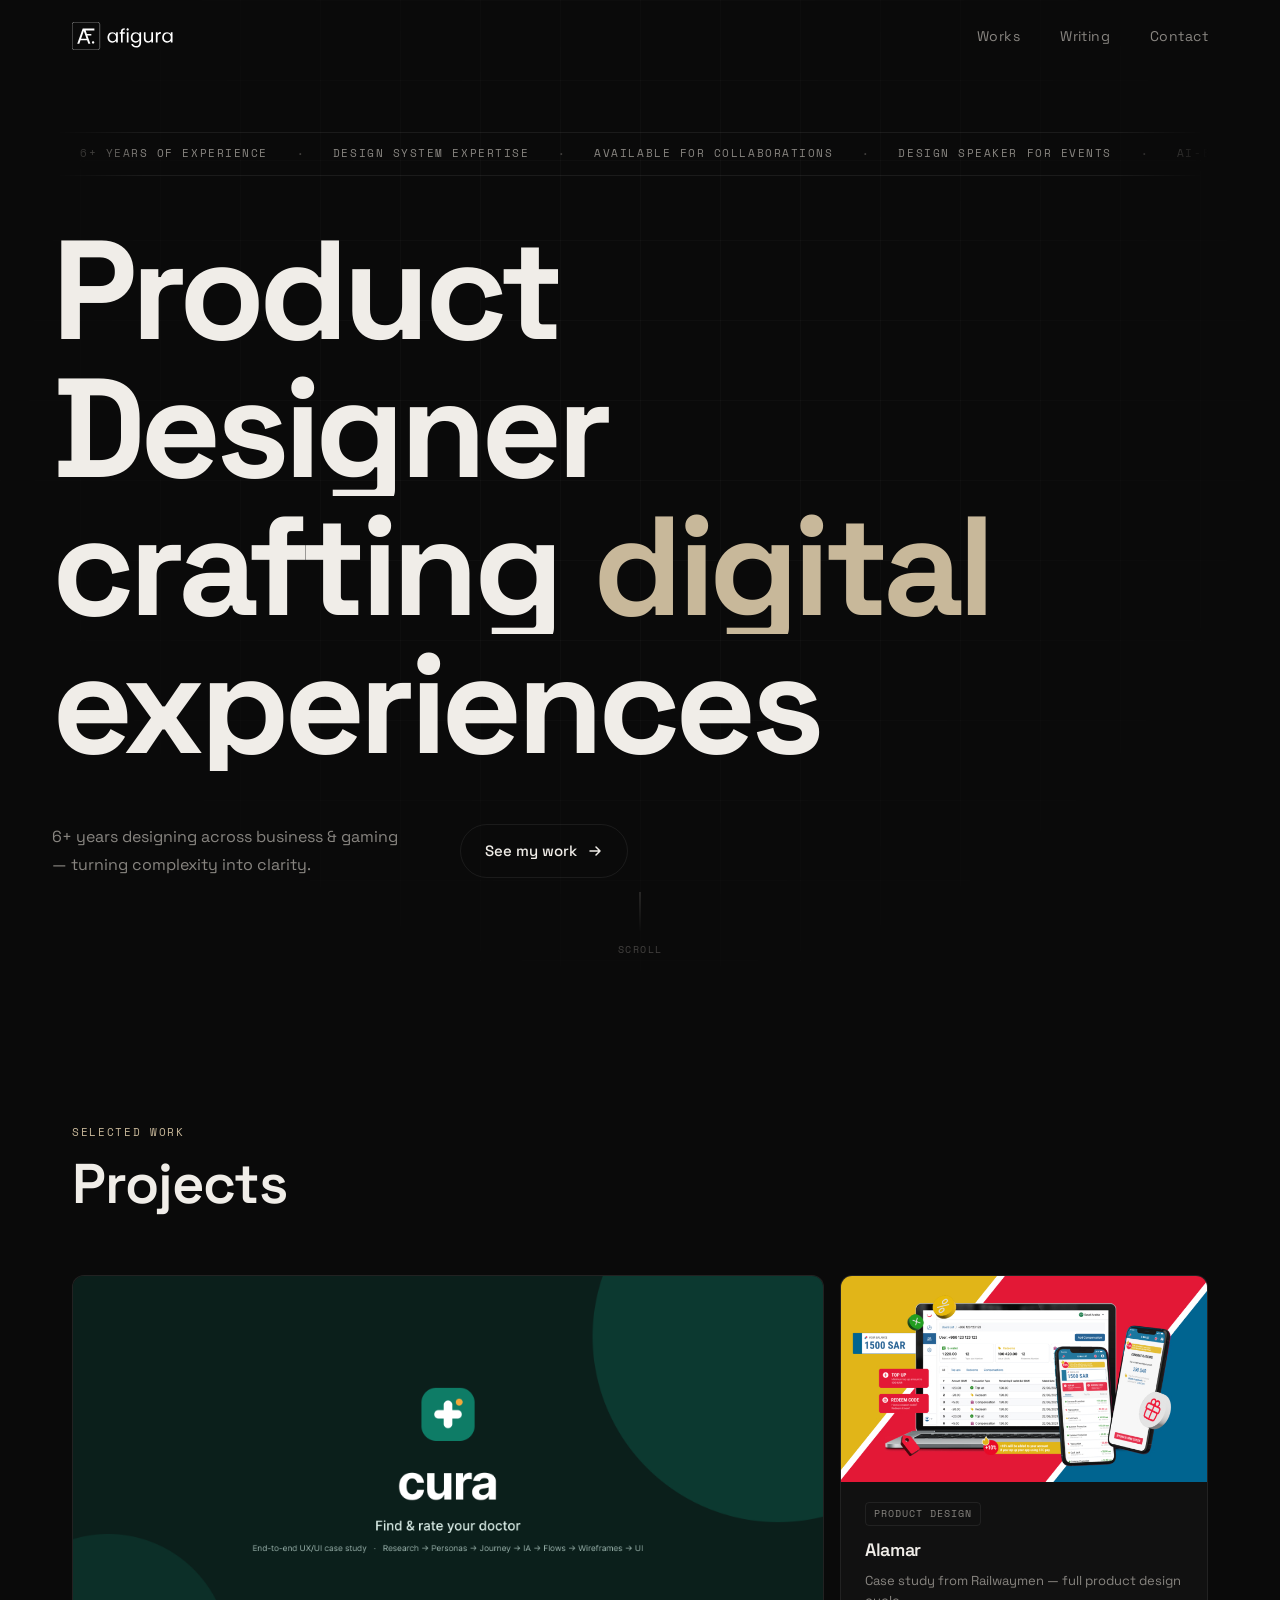
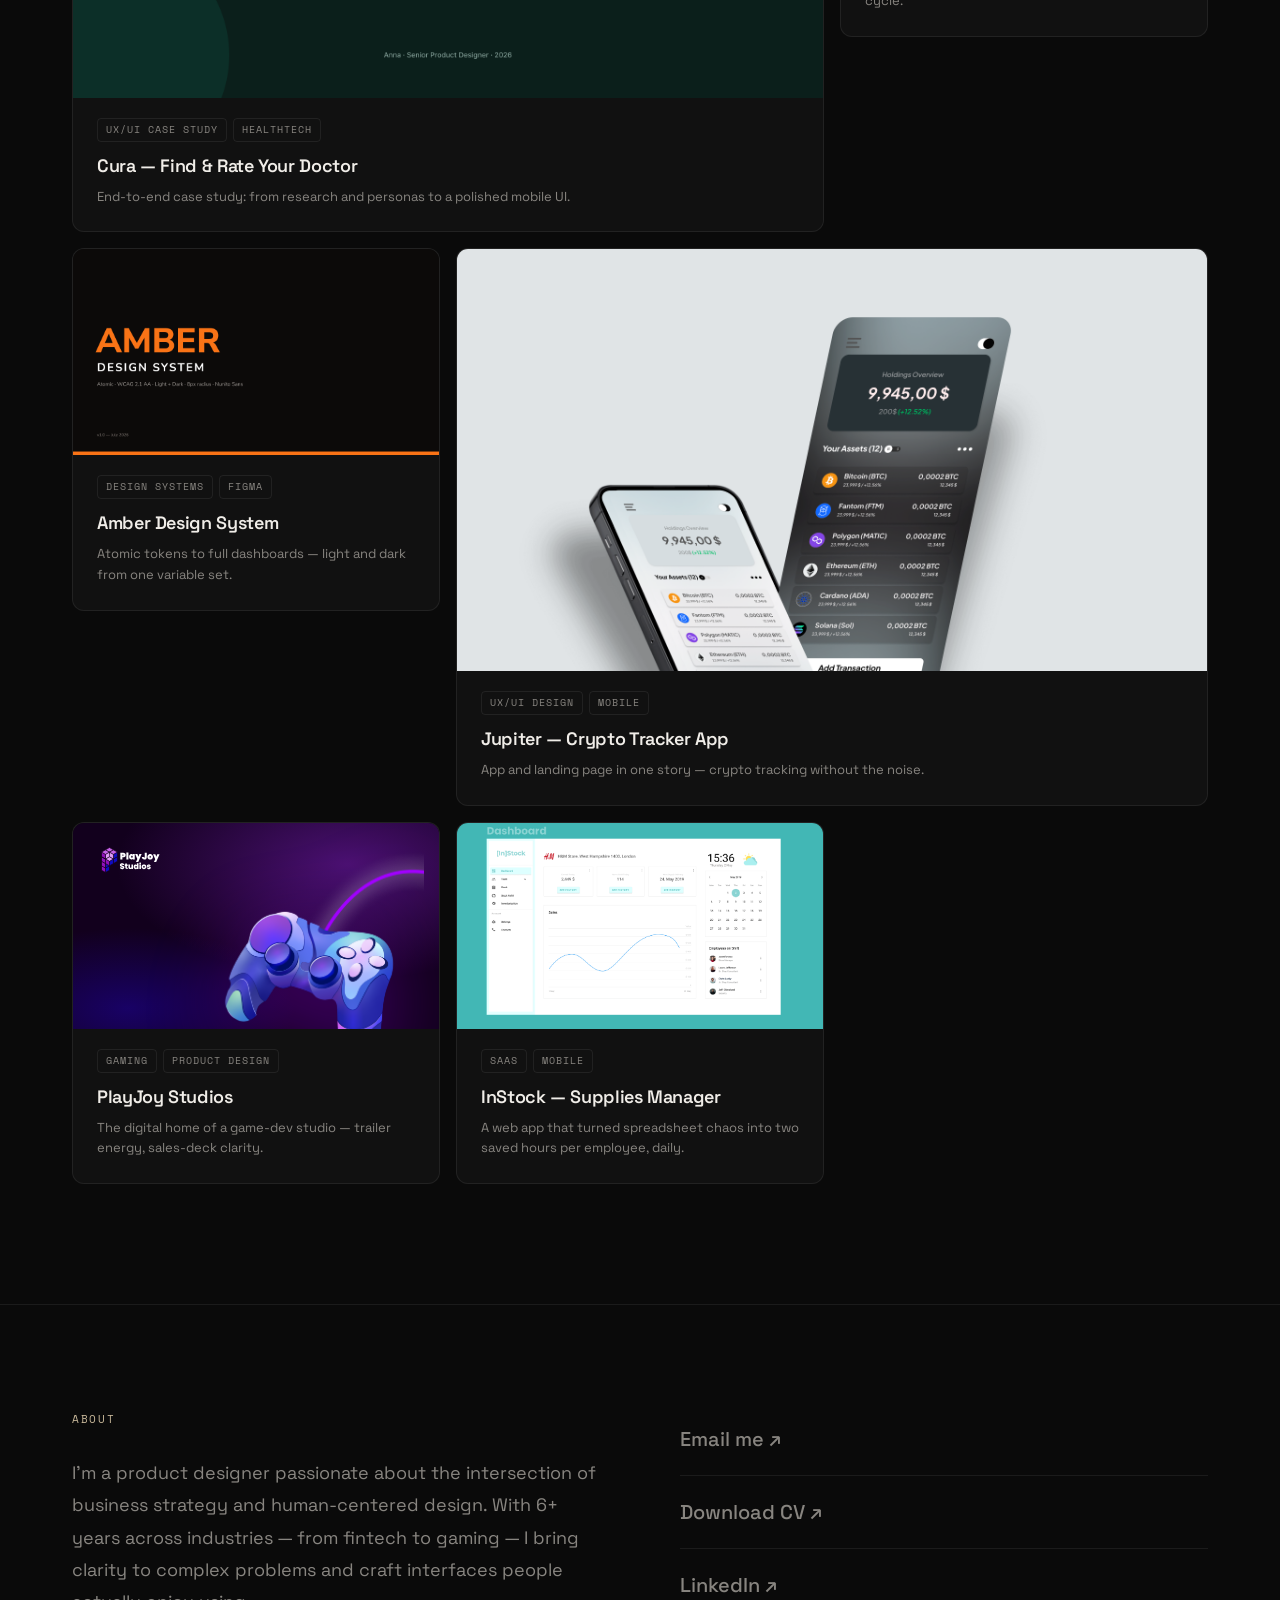
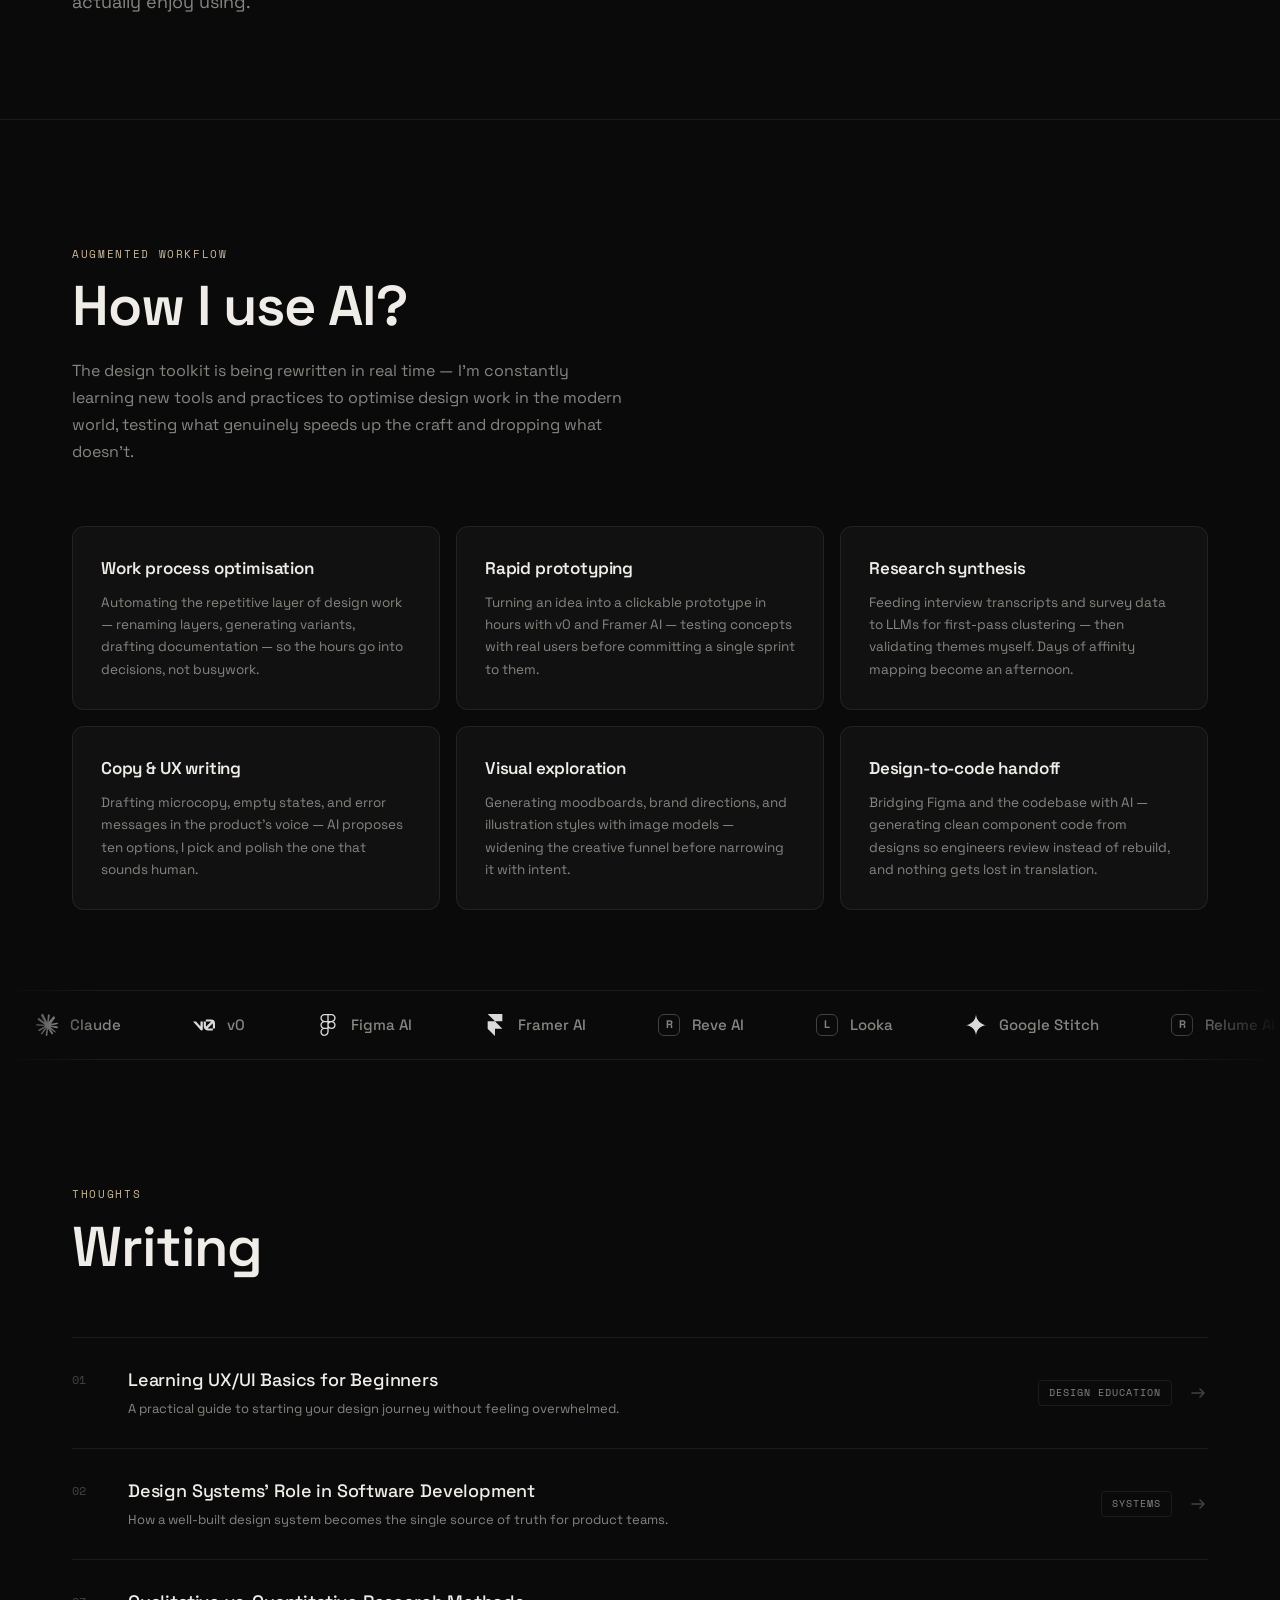
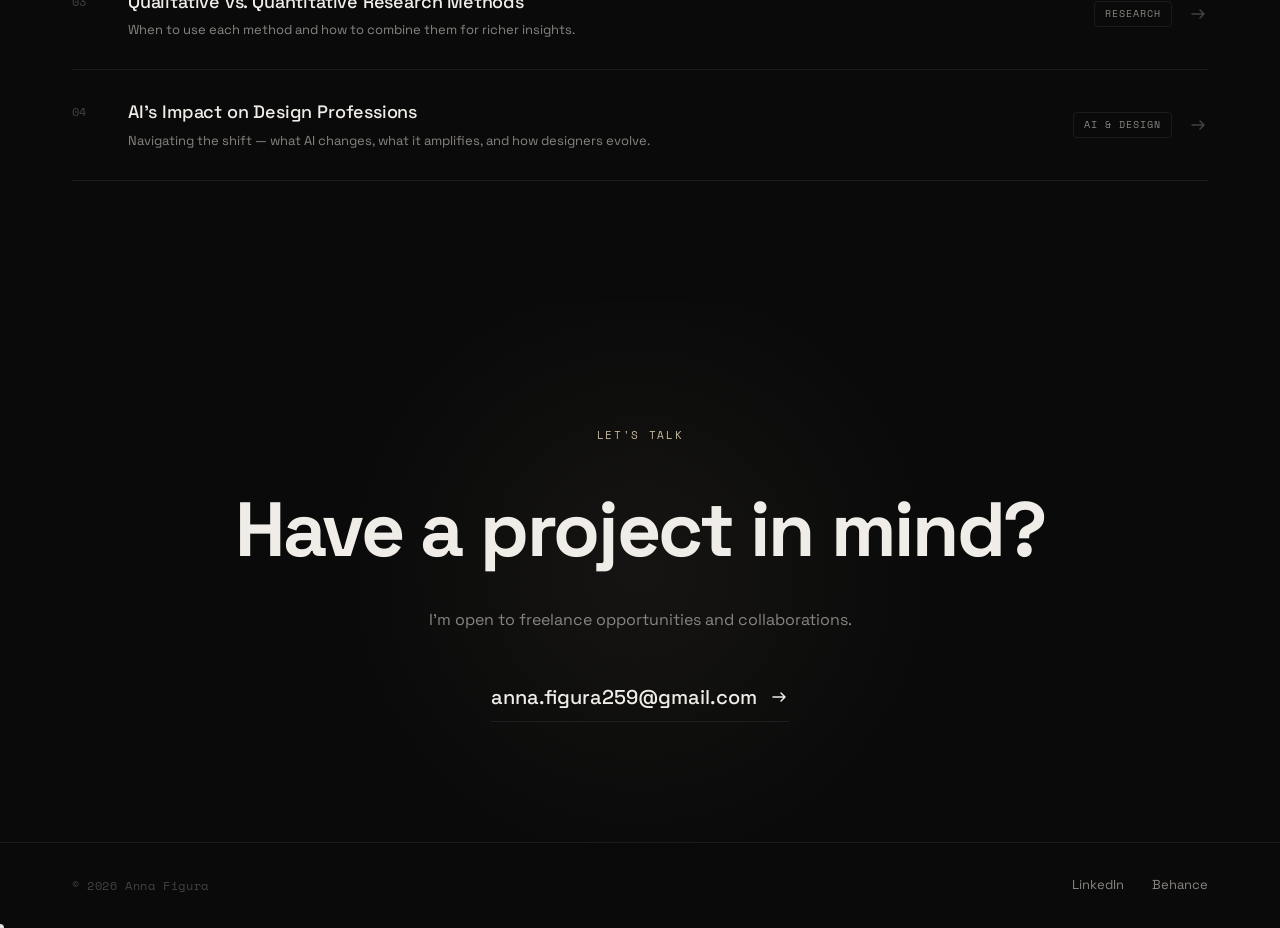
==== index.html @ 48084f92 "add:project version 1" ====
<!DOCTYPE html>
<html lang="en">
<head>
  <meta charset="UTF-8" />
  <meta name="viewport" content="width=device-width, initial-scale=1.0" />
  <title>Anna Figura — Product Designer</title>
  <link rel="icon" type="image/x-icon" href="assets/favicon/favicon.ico" />
  <link rel="icon" type="image/png" sizes="32x32" href="assets/favicon/favicon-32x32.png" />
  <link rel="icon" type="image/png" sizes="16x16" href="assets/favicon/favicon-16x16.png" />
  <link rel="apple-touch-icon" sizes="180x180" href="assets/favicon/apple-touch-icon.png" />
  <link rel="manifest" href="assets/favicon/site.webmanifest" />
  <link rel="preconnect" href="https://fonts.googleapis.com" />
  <link rel="preconnect" href="https://fonts.gstatic.com" crossorigin />
  <link href="https://fonts.googleapis.com/css2?family=Space+Grotesk:wght@300;400;500;600;700&family=Space+Mono:ital@0;1&display=swap" rel="stylesheet" />
  <link rel="stylesheet" href="style.css" />
</head>
<body>

  <!-- Navigation -->
  <nav class="nav" id="nav">
    <div class="nav__inner">
      <a href="#" class="nav__logo">
        <img src="assets/logo.svg" alt="Anna Figura" class="nav__logo-img" />
      </a>
      <ul class="nav__links">
        <li><a href="#works" class="nav__link">Works</a></li>
        <li><a href="#blog" class="nav__link">Writing</a></li>
        <li><a href="#contact" class="nav__link">Contact</a></li>
      </ul>
      <button class="nav__menu-toggle" id="menuToggle" aria-label="Toggle menu">
        <span></span><span></span>
      </button>
    </div>
    <div class="nav__mobile" id="mobileMenu">
      <a href="#works" class="nav__mobile-link">Works</a>
      <a href="#blog" class="nav__mobile-link">Writing</a>
      <a href="#contact" class="nav__mobile-link">Contact</a>
    </div>
  </nav>

  <!-- Hero -->
  <section class="hero" id="home">
    <div class="hero__inner">
      <div class="hero__ticker reveal-up">
        <div class="hero__ticker-track">
          <span class="hero__ticker-item">6+ years of experience</span>
          <span class="hero__ticker-sep">·</span>
          <span class="hero__ticker-item">design system expertise</span>
          <span class="hero__ticker-sep">·</span>
          <span class="hero__ticker-item">available for collaborations</span>
          <span class="hero__ticker-sep">·</span>
          <span class="hero__ticker-item">design speaker for events</span>
          <span class="hero__ticker-sep">·</span>
          <span class="hero__ticker-item">ai-enthusiast</span>
          <span class="hero__ticker-sep">·</span>
          <!-- duplicate for seamless loop -->
          <span class="hero__ticker-item">6+ years of experience</span>
          <span class="hero__ticker-sep">·</span>
          <span class="hero__ticker-item">design system expertise</span>
          <span class="hero__ticker-sep">·</span>
          <span class="hero__ticker-item">available for collaborations</span>
          <span class="hero__ticker-sep">·</span>
          <span class="hero__ticker-item">design speaker for events</span>
          <span class="hero__ticker-sep">·</span>
          <span class="hero__ticker-item">ai-enthusiast</span>
          <span class="hero__ticker-sep">·</span>
        </div>
      </div>
      <h1 class="hero__title">
        <div class="hero__line">
          <span class="hero__word reveal-word">Product</span>
        </div>
        <div class="hero__line">
          <span class="hero__word reveal-word delay-1">Designer</span>
        </div>
        <div class="hero__line hero__line--sub">
          <span class="hero__word reveal-word delay-2">crafting</span>
          <span class="hero__word hero__accent reveal-word delay-3">digital</span>
        </div>
        <div class="hero__line hero__line--sub">
          <span class="hero__word reveal-word delay-4">experiences</span>
        </div>
      </h1>
      <div class="hero__meta reveal-up delay-5">
        <p class="hero__desc">6+ years designing across business & gaming — turning complexity into clarity.</p>
        <a href="#works" class="hero__cta">
          <span>See my work</span>
          <svg width="16" height="16" viewBox="0 0 16 16" fill="none"><path d="M3 8h10M9 4l4 4-4 4" stroke="currentColor" stroke-width="1.5" stroke-linecap="round" stroke-linejoin="round"/></svg>
        </a>
      </div>
    </div>
    <div class="hero__scroll">
      <div class="hero__scroll-line"></div>
      <span>scroll</span>
    </div>
  </section>

  <!-- Works -->
  <section class="works" id="works">
    <div class="container">
      <div class="section-header reveal-up">
        <span class="section-label">Selected work</span>
        <h2 class="section-title">Projects</h2>
      </div>

      <div class="works__grid">

        <article class="work-card work-card--large reveal-card" data-index="0">
          <a href="cura.html" class="work-card__link">
            <div class="work-card__image">
              <img src="assets/cura-cover.png" alt="Cura — Find & rate your doctor, case study cover" class="work-card__img" />
              <div class="work-card__overlay">
                <svg width="24" height="24" viewBox="0 0 24 24" fill="none"><path d="M7 17L17 7M17 7H7M17 7v10" stroke="currentColor" stroke-width="1.5" stroke-linecap="round" stroke-linejoin="round"/></svg>
              </div>
            </div>
            <div class="work-card__info">
              <div class="work-card__meta">
                <span class="work-card__tag">UX/UI Case Study</span>
                <span class="work-card__tag">HealthTech</span>
              </div>
              <h3 class="work-card__title">Cura — Find & Rate Your Doctor</h3>
              <p class="work-card__desc">End-to-end case study: from research and personas to a polished mobile UI.</p>
            </div>
          </a>
        </article>

        <article class="work-card reveal-card" data-index="1">
          <a href="https://railwaymen.org/case-studies/alamar" target="_blank" rel="noopener" class="work-card__link">
            <div class="work-card__image">
              <img src="assets/alamar-cover.jpg" alt="Alamar Foods — e-wallet system on desktop and mobile" class="work-card__img" />
              <div class="work-card__overlay">
                <svg width="24" height="24" viewBox="0 0 24 24" fill="none"><path d="M7 17L17 7M17 7H7M17 7v10" stroke="currentColor" stroke-width="1.5" stroke-linecap="round" stroke-linejoin="round"/></svg>
              </div>
            </div>
            <div class="work-card__info">
              <div class="work-card__meta">
                <span class="work-card__tag">Product Design</span>
              </div>
              <h3 class="work-card__title">Alamar</h3>
              <p class="work-card__desc">Case study from Railwaymen — full product design cycle.</p>
            </div>
          </a>
        </article>

        <article class="work-card reveal-card" data-index="2">
          <a href="amber.html" class="work-card__link">
            <div class="work-card__image">
              <img src="assets/amber-cover.png" alt="Amber Design System — bold orange wordmark on near-black cover" class="work-card__img" />
              <div class="work-card__overlay">
                <svg width="24" height="24" viewBox="0 0 24 24" fill="none"><path d="M7 17L17 7M17 7H7M17 7v10" stroke="currentColor" stroke-width="1.5" stroke-linecap="round" stroke-linejoin="round"/></svg>
              </div>
            </div>
            <div class="work-card__info">
              <div class="work-card__meta">
                <span class="work-card__tag">Design Systems</span>
                <span class="work-card__tag">Figma</span>
              </div>
              <h3 class="work-card__title">Amber Design System</h3>
              <p class="work-card__desc">Atomic tokens to full dashboards — light and dark from one variable set.</p>
            </div>
          </a>
        </article>

        <article class="work-card work-card--wide reveal-card" data-index="3">
          <a href="jupiter.html" class="work-card__link">
            <div class="work-card__image">
              <img src="assets/jupiter-tile.png" alt="Jupiter crypto tracker — holdings overview on two phones, light and dark mode" class="work-card__img" />
              <div class="work-card__overlay">
                <svg width="24" height="24" viewBox="0 0 24 24" fill="none"><path d="M7 17L17 7M17 7H7M17 7v10" stroke="currentColor" stroke-width="1.5" stroke-linecap="round" stroke-linejoin="round"/></svg>
              </div>
            </div>
            <div class="work-card__info">
              <div class="work-card__meta">
                <span class="work-card__tag">UX/UI Design</span>
                <span class="work-card__tag">Mobile</span>
              </div>
              <h3 class="work-card__title">Jupiter — Crypto Tracker App</h3>
              <p class="work-card__desc">App and landing page in one story — crypto tracking without the noise.</p>
            </div>
          </a>
        </article>

        <article class="work-card reveal-card" data-index="4">
          <a href="playjoy.html" class="work-card__link">
            <div class="work-card__image">
              <div class="work-card__playjoy">
                <img src="assets/playjoy-logo.svg" alt="" class="work-card__playjoy-logo" />
                <img src="assets/playjoy-joystick.png" alt="PlayJoy Studios — illustrated purple gamepad mascot" class="work-card__playjoy-pad" />
              </div>
              <div class="work-card__overlay">
                <svg width="24" height="24" viewBox="0 0 24 24" fill="none"><path d="M7 17L17 7M17 7H7M17 7v10" stroke="currentColor" stroke-width="1.5" stroke-linecap="round" stroke-linejoin="round"/></svg>
              </div>
            </div>
            <div class="work-card__info">
              <div class="work-card__meta">
                <span class="work-card__tag">Gaming</span>
                <span class="work-card__tag">Product Design</span>
              </div>
              <h3 class="work-card__title">PlayJoy Studios</h3>
              <p class="work-card__desc">The digital home of a game-dev studio — trailer energy, sales-deck clarity.</p>
            </div>
          </a>
        </article>

        <article class="work-card reveal-card" data-index="5">
          <a href="instock.html" class="work-card__link">
            <div class="work-card__image">
              <img src="assets/instock-dashboard.png" alt="InStock supplies manager — teal dashboard with sales, calendar and shift roster" class="work-card__img" />
              <div class="work-card__overlay">
                <svg width="24" height="24" viewBox="0 0 24 24" fill="none"><path d="M7 17L17 7M17 7H7M17 7v10" stroke="currentColor" stroke-width="1.5" stroke-linecap="round" stroke-linejoin="round"/></svg>
              </div>
            </div>
            <div class="work-card__info">
              <div class="work-card__meta">
                <span class="work-card__tag">SaaS</span>
                <span class="work-card__tag">Mobile</span>
              </div>
              <h3 class="work-card__title">InStock — Supplies Manager</h3>
              <p class="work-card__desc">A web app that turned spreadsheet chaos into two saved hours per employee, daily.</p>
            </div>
          </a>
        </article>

      </div>
    </div>
  </section>

  <!-- About strip -->
  <section class="about" id="about">
    <div class="container">
      <div class="about__inner reveal-up">
        <div class="about__text">
          <span class="section-label">About</span>
          <p class="about__body">I'm a product designer passionate about the intersection of business strategy and human-centered design. With 6+ years across industries — from fintech to gaming — I bring clarity to complex problems and craft interfaces people actually enjoy using.</p>
        </div>
        <div class="about__links">
          <a href="mailto:anna.figura259@gmail.com" class="about__link">Email me ↗</a>
          <a href="assets/Anna_Figura_CV.pdf" download class="about__link">Download CV ↗</a>
          <a href="https://www.linkedin.com/in/afigura/" target="_blank" rel="noopener" class="about__link">LinkedIn ↗</a>
        </div>
      </div>
    </div>
  </section>

  <!-- How I use AI -->
  <section class="ai" id="ai">
    <div class="container">
      <div class="section-header reveal-up">
        <span class="section-label">Augmented workflow</span>
        <h2 class="section-title">How I use AI?</h2>
        <p class="ai__sub">The design toolkit is being rewritten in real time — I'm constantly learning new tools and practices to optimise design work in the modern world, testing what genuinely speeds up the craft and dropping what doesn't.</p>
      </div>

      <div class="ai__grid">
        <div class="ai-box reveal-card" data-index="0">
          <h3 class="ai-box__title">Work process optimisation</h3>
          <p class="ai-box__desc">Automating the repetitive layer of design work — renaming layers, generating variants, drafting documentation — so the hours go into decisions, not busywork.</p>
        </div>
        <div class="ai-box reveal-card" data-index="1">
          <h3 class="ai-box__title">Rapid prototyping</h3>
          <p class="ai-box__desc">Turning an idea into a clickable prototype in hours with v0 and Framer AI — testing concepts with real users before committing a single sprint to them.</p>
        </div>
        <div class="ai-box reveal-card" data-index="2">
          <h3 class="ai-box__title">Research synthesis</h3>
          <p class="ai-box__desc">Feeding interview transcripts and survey data to LLMs for first-pass clustering — then validating themes myself. Days of affinity mapping become an afternoon.</p>
        </div>
        <div class="ai-box reveal-card" data-index="3">
          <h3 class="ai-box__title">Copy & UX writing</h3>
          <p class="ai-box__desc">Drafting microcopy, empty states, and error messages in the product's voice — AI proposes ten options, I pick and polish the one that sounds human.</p>
        </div>
        <div class="ai-box reveal-card" data-index="4">
          <h3 class="ai-box__title">Visual exploration</h3>
          <p class="ai-box__desc">Generating moodboards, brand directions, and illustration styles with image models — widening the creative funnel before narrowing it with intent.</p>
        </div>
        <div class="ai-box reveal-card" data-index="5">
          <h3 class="ai-box__title">Design-to-code handoff</h3>
          <p class="ai-box__desc">Bridging Figma and the codebase with AI — generating clean component code from designs so engineers review instead of rebuild, and nothing gets lost in translation.</p>
        </div>
      </div>
    </div>

    <!-- AI tools ticker -->
    <div class="ai__ticker reveal-up">
      <div class="ai__ticker-track">
        <span class="ai-tool"><img src="assets/ai/claude.svg" alt="" />Claude</span>
        <span class="ai-tool"><img src="assets/ai/v0.svg" alt="" />v0</span>
        <span class="ai-tool"><img src="assets/ai/figma.svg" alt="" />Figma AI</span>
        <span class="ai-tool"><img src="assets/ai/framer.svg" alt="" />Framer AI</span>
        <span class="ai-tool"><span class="ai-tool__mono">R</span>Reve AI</span>
        <span class="ai-tool"><span class="ai-tool__mono">L</span>Looka</span>
        <span class="ai-tool"><img src="assets/ai/googlegemini.svg" alt="" />Google Stitch</span>
        <span class="ai-tool"><span class="ai-tool__mono">R</span>Relume AI</span>
        <span class="ai-tool"><img src="assets/ai/canva.svg" alt="" />Canva AI</span>
        <span class="ai-tool"><img src="assets/ai/openai.svg" alt="" />ChatGPT</span>
        <!-- duplicate for seamless loop -->
        <span class="ai-tool"><img src="assets/ai/claude.svg" alt="" />Claude</span>
        <span class="ai-tool"><img src="assets/ai/v0.svg" alt="" />v0</span>
        <span class="ai-tool"><img src="assets/ai/figma.svg" alt="" />Figma AI</span>
        <span class="ai-tool"><img src="assets/ai/framer.svg" alt="" />Framer AI</span>
        <span class="ai-tool"><span class="ai-tool__mono">R</span>Reve AI</span>
        <span class="ai-tool"><span class="ai-tool__mono">L</span>Looka</span>
        <span class="ai-tool"><img src="assets/ai/googlegemini.svg" alt="" />Google Stitch</span>
        <span class="ai-tool"><span class="ai-tool__mono">R</span>Relume AI</span>
        <span class="ai-tool"><img src="assets/ai/canva.svg" alt="" />Canva AI</span>
        <span class="ai-tool"><img src="assets/ai/openai.svg" alt="" />ChatGPT</span>
      </div>
    </div>
  </section>

  <!-- Blog -->
  <section class="blog" id="blog">
    <div class="container">
      <div class="section-header reveal-up">
        <span class="section-label">Thoughts</span>
        <h2 class="section-title">Writing</h2>
      </div>

      <div class="blog__list">

        <article class="blog-item reveal-up" data-index="0">
          <a href="#" class="blog-item__link">
            <div class="blog-item__inner">
              <div class="blog-item__left">
                <span class="blog-item__num">01</span>
                <div>
                  <h3 class="blog-item__title">Learning UX/UI Basics for Beginners</h3>
                  <p class="blog-item__desc">A practical guide to starting your design journey without feeling overwhelmed.</p>
                </div>
              </div>
              <div class="blog-item__right">
                <span class="blog-item__tag">Design Education</span>
                <svg class="blog-item__arrow" width="20" height="20" viewBox="0 0 20 20" fill="none"><path d="M4 10h12M12 6l4 4-4 4" stroke="currentColor" stroke-width="1.5" stroke-linecap="round" stroke-linejoin="round"/></svg>
              </div>
            </div>
          </a>
        </article>

        <article class="blog-item reveal-up" data-index="1">
          <a href="#" class="blog-item__link">
            <div class="blog-item__inner">
              <div class="blog-item__left">
                <span class="blog-item__num">02</span>
                <div>
                  <h3 class="blog-item__title">Design Systems' Role in Software Development</h3>
                  <p class="blog-item__desc">How a well-built design system becomes the single source of truth for product teams.</p>
                </div>
              </div>
              <div class="blog-item__right">
                <span class="blog-item__tag">Systems</span>
                <svg class="blog-item__arrow" width="20" height="20" viewBox="0 0 20 20" fill="none"><path d="M4 10h12M12 6l4 4-4 4" stroke="currentColor" stroke-width="1.5" stroke-linecap="round" stroke-linejoin="round"/></svg>
              </div>
            </div>
          </a>
        </article>

        <article class="blog-item reveal-up" data-index="2">
          <a href="#" class="blog-item__link">
            <div class="blog-item__inner">
              <div class="blog-item__left">
                <span class="blog-item__num">03</span>
                <div>
                  <h3 class="blog-item__title">Qualitative vs. Quantitative Research Methods</h3>
                  <p class="blog-item__desc">When to use each method and how to combine them for richer insights.</p>
                </div>
              </div>
              <div class="blog-item__right">
                <span class="blog-item__tag">Research</span>
                <svg class="blog-item__arrow" width="20" height="20" viewBox="0 0 20 20" fill="none"><path d="M4 10h12M12 6l4 4-4 4" stroke="currentColor" stroke-width="1.5" stroke-linecap="round" stroke-linejoin="round"/></svg>
              </div>
            </div>
          </a>
        </article>

        <article class="blog-item reveal-up" data-index="3">
          <a href="#" class="blog-item__link">
            <div class="blog-item__inner">
              <div class="blog-item__left">
                <span class="blog-item__num">04</span>
                <div>
                  <h3 class="blog-item__title">AI's Impact on Design Professions</h3>
                  <p class="blog-item__desc">Navigating the shift — what AI changes, what it amplifies, and how designers evolve.</p>
                </div>
              </div>
              <div class="blog-item__right">
                <span class="blog-item__tag">AI & Design</span>
                <svg class="blog-item__arrow" width="20" height="20" viewBox="0 0 20 20" fill="none"><path d="M4 10h12M12 6l4 4-4 4" stroke="currentColor" stroke-width="1.5" stroke-linecap="round" stroke-linejoin="round"/></svg>
              </div>
            </div>
          </a>
        </article>

      </div>
    </div>
  </section>

  <!-- Contact CTA -->
  <section class="contact" id="contact">
    <div class="container">
      <div class="contact__inner reveal-up">
        <span class="section-label">Let's talk</span>
        <h2 class="contact__title">Have a project in mind?</h2>
        <p class="contact__sub">I'm open to freelance opportunities and collaborations.</p>
        <a href="mailto:anna.figura259@gmail.com" class="contact__cta">
          <span>anna.figura259@gmail.com</span>
          <svg width="20" height="20" viewBox="0 0 20 20" fill="none"><path d="M4 10h12M12 6l4 4-4 4" stroke="currentColor" stroke-width="1.5" stroke-linecap="round" stroke-linejoin="round"/></svg>
        </a>
      </div>
    </div>
  </section>

  <!-- Footer -->
  <footer class="footer">
    <div class="container">
      <div class="footer__inner">
        <p class="footer__copy">© 2026 Anna Figura</p>
        <div class="footer__socials">
          <a href="https://www.linkedin.com/in/afigura/" target="_blank" rel="noopener" class="footer__social">LinkedIn</a>
          <a href="https://www.behance.net/uxfrk" target="_blank" rel="noopener" class="footer__social">Behance</a>
        </div>
      </div>
    </div>
  </footer>

  <!-- Cursor -->
  <div class="cursor" id="cursor"></div>
  <div class="cursor-follower" id="cursorFollower"></div>

  <script src="script.js"></script>
</body>
</html>
---- style.css ----
/* ─── Reset & Base ─────────────────────────────────────────────────── */
*, *::before, *::after { box-sizing: border-box; margin: 0; padding: 0; }

:root {
  --bg: #0a0a0a;
  --bg-2: #111111;
  --bg-3: #1a1a1a;
  --text: #f0ede8;
  --text-muted: #888580;
  --text-dim: #444240;
  --accent: #c8b89a;
  --accent-dim: rgba(200, 184, 154, 0.12);
  --border: rgba(255,255,255,0.07);
  --radius: 12px;
  --nav-h: 72px;
  --font: 'Space Grotesk', sans-serif;
  --font-mono: 'Space Mono', monospace;
}

html { scroll-behavior: smooth; }

body {
  background: var(--bg);
  color: var(--text);
  font-family: var(--font);
  font-size: 16px;
  line-height: 1.6;
  overflow-x: hidden;
  cursor: none;
}

a { color: inherit; text-decoration: none; }
img { display: block; max-width: 100%; }

/* ─── Scrollbar ────────────────────────────────────────────────────── */
::-webkit-scrollbar { width: 3px; }
::-webkit-scrollbar-track { background: var(--bg); }
::-webkit-scrollbar-thumb { background: var(--text-dim); border-radius: 2px; }

/* ─── Custom Cursor ────────────────────────────────────────────────── */
.cursor {
  position: fixed;
  width: 8px; height: 8px;
  background: var(--text);
  border-radius: 50%;
  pointer-events: none;
  z-index: 9999;
  transform: translate(-50%, -50%);
  transition: width 0.2s, height 0.2s, background 0.2s;
  mix-blend-mode: difference;
}
.cursor-follower {
  position: fixed;
  width: 36px; height: 36px;
  border: 1px solid rgba(240,237,232,0.3);
  border-radius: 50%;
  pointer-events: none;
  z-index: 9998;
  transform: translate(-50%, -50%);
  transition: transform 0.12s ease, width 0.3s, height 0.3s, opacity 0.3s;
}
body:has(a:hover) .cursor,
body:has(button:hover) .cursor { width: 14px; height: 14px; }
body:has(a:hover) .cursor-follower,
body:has(button:hover) .cursor-follower { width: 56px; height: 56px; opacity: 0.6; }

/* ─── Container ────────────────────────────────────────────────────── */
.container {
  max-width: 1200px;
  margin: 0 auto;
  padding: 0 32px;
}

/* ─── Navigation ───────────────────────────────────────────────────── */
.nav {
  position: fixed;
  top: 0; left: 0; right: 0;
  z-index: 100;
  height: var(--nav-h);
  transition: background 0.4s, backdrop-filter 0.4s;
}
.nav.scrolled {
  background: rgba(10,10,10,0.85);
  backdrop-filter: blur(20px);
  border-bottom: 1px solid var(--border);
}
.nav__inner {
  max-width: 1200px;
  margin: 0 auto;
  padding: 0 32px;
  height: 100%;
  display: flex;
  align-items: center;
  justify-content: space-between;
}
.nav__logo {
  display: flex;
  align-items: center;
  opacity: 1;
  transition: opacity 0.2s;
}
.nav__logo:hover { opacity: 0.7; }
.nav__logo-img {
  height: 28px;
  width: auto;
}
.nav__links {
  list-style: none;
  display: flex;
  gap: 40px;
}
.nav__link {
  font-size: 14px;
  font-weight: 400;
  color: var(--text-muted);
  letter-spacing: 0.03em;
  transition: color 0.2s;
  position: relative;
}
.nav__link::after {
  content: '';
  position: absolute;
  bottom: -2px; left: 0;
  width: 0; height: 1px;
  background: var(--accent);
  transition: width 0.3s ease;
}
.nav__link:hover { color: var(--text); }
.nav__link:hover::after { width: 100%; }

.nav__menu-toggle {
  display: none;
  flex-direction: column;
  gap: 5px;
  background: none;
  border: none;
  cursor: none;
  padding: 4px;
}
.nav__menu-toggle span {
  display: block;
  width: 22px; height: 1.5px;
  background: var(--text);
  transition: transform 0.3s, opacity 0.3s;
}
.nav__menu-toggle.open span:first-child { transform: translateY(6.5px) rotate(45deg); }
.nav__menu-toggle.open span:last-child  { transform: translateY(-6.5px) rotate(-45deg); }

.nav__mobile {
  display: none;
  flex-direction: column;
  gap: 0;
  background: rgba(10,10,10,0.97);
  backdrop-filter: blur(20px);
  border-top: 1px solid var(--border);
  overflow: hidden;
  max-height: 0;
  transition: max-height 0.4s ease;
}
.nav__mobile.open { max-height: 300px; }
.nav__mobile-link {
  padding: 18px 32px;
  font-size: 18px;
  font-weight: 500;
  color: var(--text-muted);
  border-bottom: 1px solid var(--border);
  transition: color 0.2s, padding-left 0.3s;
}
.nav__mobile-link:hover { color: var(--text); padding-left: 40px; }

/* ─── Section Commons ──────────────────────────────────────────────── */
.section-label {
  display: inline-block;
  font-family: var(--font-mono);
  font-size: 11px;
  letter-spacing: 0.15em;
  text-transform: uppercase;
  color: var(--accent);
  margin-bottom: 12px;
}
.section-title {
  font-size: clamp(36px, 5vw, 56px);
  font-weight: 600;
  line-height: 1.1;
  letter-spacing: -0.02em;
  color: var(--text);
}
.section-header {
  margin-bottom: 60px;
}

/* ─── Reveal Animations ────────────────────────────────────────────── */
.reveal-up {
  opacity: 0;
  transform: translateY(40px);
  transition: opacity 0.8s cubic-bezier(0.16,1,0.3,1), transform 0.8s cubic-bezier(0.16,1,0.3,1);
}
.reveal-up.visible { opacity: 1; transform: translateY(0); }

.reveal-word {
  display: inline-block;
  opacity: 0;
  transform: translateY(60px);
  transition: opacity 0.9s cubic-bezier(0.16,1,0.3,1), transform 0.9s cubic-bezier(0.16,1,0.3,1);
}
.reveal-word.visible { opacity: 1; transform: translateY(0); }

.reveal-card {
  opacity: 0;
  transform: translateY(50px);
  transition: opacity 0.8s cubic-bezier(0.16,1,0.3,1), transform 0.8s cubic-bezier(0.16,1,0.3,1);
}
.reveal-card.visible { opacity: 1; transform: translateY(0); }

.delay-1 { transition-delay: 0.1s; }
.delay-2 { transition-delay: 0.2s; }
.delay-3 { transition-delay: 0.3s; }
.delay-4 { transition-delay: 0.4s; }
.delay-5 { transition-delay: 0.5s; }

/* ─── Hero ─────────────────────────────────────────────────────────── */
.hero {
  min-height: 100dvh;
  display: flex;
  flex-direction: column;
  justify-content: center;
  padding: calc(var(--nav-h) + 60px) 0 120px;
  position: relative;
}

/* Subtle grid background */
.hero::before {
  content: '';
  position: absolute;
  inset: 0;
  background-image:
    linear-gradient(rgba(255,255,255,0.025) 1px, transparent 1px),
    linear-gradient(90deg, rgba(255,255,255,0.025) 1px, transparent 1px);
  background-size: 80px 80px;
  mask-image: radial-gradient(ellipse at 50% 40%, black 30%, transparent 80%);
  pointer-events: none;
}

.hero__inner {
  max-width: 1200px;
  margin: 0 auto;
  padding: 0 32px 0 12px;
}

.hero__ticker {
  overflow: hidden;
  border-top: 1px solid var(--border);
  border-bottom: 1px solid var(--border);
  padding: 10px 0;
  margin-bottom: 48px;
  mask-image: linear-gradient(to right, transparent 0%, black 8%, black 92%, transparent 100%);
}
.hero__ticker-track {
  display: flex;
  gap: 0;
  width: max-content;
  animation: ticker 22s linear infinite;
}
.hero__ticker-track:hover { animation-play-state: paused; }
@keyframes ticker {
  from { transform: translateX(0); }
  to   { transform: translateX(-50%); }
}
.hero__ticker-item {
  display: inline-flex;
  align-items: center;
  font-family: var(--font-mono);
  font-size: 11px;
  letter-spacing: 0.14em;
  text-transform: uppercase;
  color: var(--text-muted);
  padding: 0 28px;
  white-space: nowrap;
}
.hero__ticker-sep {
  font-family: var(--font-mono);
  font-size: 14px;
  color: var(--text-dim);
  flex-shrink: 0;
}
.hero__dot {
  width: 6px; height: 6px;
  background: #4ade80;
  border-radius: 50%;
  animation: pulse 2.5s ease infinite;
}
@keyframes pulse {
  0%, 100% { opacity: 1; }
  50% { opacity: 0.3; }
}

.hero__title {
  font-size: clamp(60px, 11vw, 158px);
  font-weight: 700;
  line-height: 0.95;
  letter-spacing: -0.04em;
  margin-bottom: 48px;
  overflow: hidden;
}
.hero__line {
  overflow: hidden;
  display: block;
  margin-bottom: 4px;
}
.hero__line--sub {
  display: flex;
  gap: 0.25em;
  flex-wrap: wrap;
}
.hero__accent { color: var(--accent); }

.hero__meta {
  display: flex;
  align-items: center;
  gap: 48px;
  flex-wrap: wrap;
}
.hero__desc {
  font-size: 16px;
  color: var(--text-muted);
  max-width: 360px;
  line-height: 1.7;
}
.hero__cta {
  display: inline-flex;
  align-items: center;
  gap: 10px;
  font-size: 15px;
  font-weight: 500;
  color: var(--text);
  border: 1px solid var(--border);
  padding: 14px 24px;
  border-radius: 100px;
  transition: background 0.3s, border-color 0.3s, gap 0.3s;
  white-space: nowrap;
}
.hero__cta:hover {
  background: var(--accent-dim);
  border-color: var(--accent);
  gap: 16px;
}

.hero__scroll {
  position: absolute;
  bottom: 40px;
  left: 50%;
  transform: translateX(-50%);
  display: flex;
  flex-direction: column;
  align-items: center;
  gap: 10px;
  font-family: var(--font-mono);
  font-size: 10px;
  letter-spacing: 0.15em;
  text-transform: uppercase;
  color: var(--text-dim);
}
.hero__scroll-line {
  width: 1px;
  height: 40px;
  background: linear-gradient(to bottom, var(--text-dim), transparent);
  animation: scrollLine 2s ease infinite;
}
@keyframes scrollLine {
  0% { transform: scaleY(0); transform-origin: top; }
  50% { transform: scaleY(1); transform-origin: top; }
  51% { transform: scaleY(1); transform-origin: bottom; }
  100% { transform: scaleY(0); transform-origin: bottom; }
}

/* ─── Works ────────────────────────────────────────────────────────── */
.works {
  padding: 120px 0;
}

.works__grid {
  display: grid;
  grid-template-columns: repeat(12, 1fr);
  gap: 16px;
}

.work-card { grid-column: span 4; }
.work-card--large { grid-column: span 8; }
.work-card--wide { grid-column: span 8; }

/* stagger reveal */
.work-card[data-index="0"] { transition-delay: 0s; }
.work-card[data-index="1"] { transition-delay: 0.1s; }
.work-card[data-index="2"] { transition-delay: 0.2s; }
.work-card[data-index="3"] { transition-delay: 0s; }
.work-card[data-index="4"] { transition-delay: 0.1s; }
.work-card[data-index="5"] { transition-delay: 0.2s; }

.work-card__link {
  display: block;
  border: 1px solid var(--border);
  border-radius: var(--radius);
  overflow: hidden;
  background: var(--bg-2);
  transition: border-color 0.3s, transform 0.4s cubic-bezier(0.16,1,0.3,1);
}
.work-card__link:hover { border-color: rgba(255,255,255,0.15); transform: translateY(-6px); }

.work-card__image {
  position: relative;
  aspect-ratio: 16/9;
  overflow: hidden;
}
.work-card--large .work-card__image { aspect-ratio: 16/9; }

.work-card__placeholder {
  width: 100%; height: 100%;
  background: var(--bg);
  background: radial-gradient(ellipse at 50% 80%, var(--bg-3), var(--bg));
  display: flex;
  align-items: center;
  justify-content: center;
  font-size: 13px;
  font-family: var(--font-mono);
  color: var(--text-dim);
  letter-spacing: 0.1em;
  transition: transform 0.6s cubic-bezier(0.16,1,0.3,1);
}
.work-card__link:hover .work-card__placeholder { transform: scale(1.04); }

/* PlayJoy tile artwork */
.work-card__playjoy {
  position: relative;
  width: 100%; height: 100%;
  background:
    radial-gradient(ellipse 90% 80% at 75% 20%, rgba(88, 21, 134, 0.8), transparent 70%),
    radial-gradient(ellipse 70% 60% at 15% 90%, rgba(27, 2, 132, 0.7), transparent 65%),
    #12001d;
  overflow: hidden;
  transition: transform 0.6s cubic-bezier(0.16,1,0.3,1);
}
.work-card__link:hover .work-card__playjoy { transform: scale(1.04); }
.work-card__playjoy-logo {
  position: absolute;
  top: 24px; left: 28px;
  height: 26px;
  width: auto;
}
.work-card__playjoy-pad {
  position: absolute;
  right: 4%; bottom: -18%;
  height: 105%;
  width: auto;
  filter: drop-shadow(0 20px 40px rgba(161, 0, 255, 0.35));
}

/* Work card real image */
.work-card__img {
  width: 100%; height: 100%;
  object-fit: cover;
  transition: transform 0.6s cubic-bezier(0.16,1,0.3,1);
}
.work-card__link:hover .work-card__img { transform: scale(1.04); }

.work-card__overlay {
  position: absolute;
  inset: 0;
  display: flex;
  align-items: flex-start;
  justify-content: flex-end;
  padding: 16px;
  opacity: 0;
  transition: opacity 0.3s;
}
.work-card__overlay svg { color: var(--text); }
.work-card__link:hover .work-card__overlay { opacity: 1; }

.work-card__info { padding: 20px 24px 24px; }
.work-card__meta {
  display: flex;
  flex-wrap: wrap;
  gap: 6px;
  margin-bottom: 10px;
}
.work-card__tag {
  font-family: var(--font-mono);
  font-size: 10px;
  letter-spacing: 0.1em;
  text-transform: uppercase;
  color: var(--text-muted);
  border: 1px solid var(--border);
  padding: 3px 8px;
  border-radius: 4px;
}
.work-card__title {
  font-size: 18px;
  font-weight: 600;
  letter-spacing: -0.02em;
  margin-bottom: 6px;
  color: var(--text);
}
.work-card__desc {
  font-size: 13px;
  color: var(--text-muted);
  line-height: 1.6;
}

/* ─── About ────────────────────────────────────────────────────────── */
.about {
  padding: 100px 0;
  border-top: 1px solid var(--border);
  border-bottom: 1px solid var(--border);
}
.about__inner {
  display: grid;
  grid-template-columns: 1fr 1fr;
  gap: 80px;
  align-items: center;
}
.about__body {
  font-size: 18px;
  color: var(--text-muted);
  line-height: 1.8;
  margin-top: 16px;
}
.about__links {
  display: flex;
  flex-direction: column;
  gap: 20px;
}
.about__link {
  font-size: 20px;
  font-weight: 500;
  color: var(--text-muted);
  border-bottom: 1px solid var(--border);
  padding-bottom: 20px;
  transition: color 0.2s, padding-left 0.3s;
}
.about__link:last-child { border-bottom: none; padding-bottom: 0; }
.about__link:hover { color: var(--text); padding-left: 8px; }

/* ─── How I use AI ─────────────────────────────────────────────────── */
.ai { padding: 120px 0 0; }
.ai__sub {
  font-size: 16px;
  color: var(--text-muted);
  line-height: 1.7;
  max-width: 560px;
  margin-top: 20px;
}
.ai__grid {
  display: grid;
  grid-template-columns: repeat(3, 1fr);
  gap: 16px;
}
.ai-box {
  border: 1px solid var(--border);
  border-radius: var(--radius);
  background: var(--bg-2);
  padding: 28px;
  transition: border-color 0.3s, transform 0.4s cubic-bezier(0.16,1,0.3,1),
              opacity 0.8s cubic-bezier(0.16,1,0.3,1);
}
.ai-box:hover {
  border-color: rgba(255,255,255,0.15);
  transform: translateY(-4px);
}
.ai-box[data-index="1"], .ai-box[data-index="4"] { transition-delay: 0.1s; }
.ai-box[data-index="2"], .ai-box[data-index="5"] { transition-delay: 0.2s; }
.ai-box:hover { transition-delay: 0s; }
.ai-box__title {
  font-size: 17px;
  font-weight: 600;
  letter-spacing: -0.01em;
  margin-bottom: 10px;
  color: var(--text);
}
.ai-box__desc {
  font-size: 13.5px;
  color: var(--text-muted);
  line-height: 1.65;
}

.ai__ticker {
  overflow: hidden;
  border-top: 1px solid var(--border);
  border-bottom: 1px solid var(--border);
  padding: 22px 0;
  margin-top: 80px;
  mask-image: linear-gradient(to right, transparent 0%, black 8%, black 92%, transparent 100%);
}
.ai__ticker-track {
  display: flex;
  width: max-content;
  animation: ticker 30s linear infinite;
}
.ai__ticker:hover .ai__ticker-track { animation-play-state: paused; }
.ai-tool {
  display: inline-flex;
  align-items: center;
  gap: 12px;
  padding: 0 36px;
  font-size: 15px;
  font-weight: 500;
  color: var(--text-muted);
  white-space: nowrap;
}
.ai-tool img {
  width: 22px;
  height: 22px;
  opacity: 0.85;
}
.ai-tool__mono {
  width: 22px; height: 22px;
  border: 1px solid var(--text-dim);
  border-radius: 6px;
  display: inline-flex;
  align-items: center;
  justify-content: center;
  font-size: 11px;
  font-weight: 700;
  color: var(--text-muted);
}

/* ─── Blog ─────────────────────────────────────────────────────────── */
.blog { padding: 120px 0; }

.blog__list {
  display: flex;
  flex-direction: column;
  gap: 0;
}
.blog-item {
  border-top: 1px solid var(--border);
}
.blog-item:last-child { border-bottom: 1px solid var(--border); }

/* stagger for blog items */
.blog-item[data-index="0"] { transition-delay: 0s; }
.blog-item[data-index="1"] { transition-delay: 0.08s; }
.blog-item[data-index="2"] { transition-delay: 0.16s; }
.blog-item[data-index="3"] { transition-delay: 0.24s; }

.blog-item__link { display: block; padding: 28px 0; }
.blog-item__inner {
  display: flex;
  align-items: center;
  justify-content: space-between;
  gap: 24px;
  transition: padding-left 0.3s ease;
}
.blog-item__link:hover .blog-item__inner { padding-left: 12px; }

.blog-item__left {
  display: flex;
  align-items: flex-start;
  gap: 28px;
}
.blog-item__num {
  font-family: var(--font-mono);
  font-size: 12px;
  color: var(--text-dim);
  padding-top: 4px;
  min-width: 28px;
}
.blog-item__title {
  font-size: 18px;
  font-weight: 500;
  letter-spacing: -0.01em;
  margin-bottom: 4px;
  transition: color 0.2s;
}
.blog-item__link:hover .blog-item__title { color: var(--accent); }
.blog-item__desc {
  font-size: 13px;
  color: var(--text-muted);
  line-height: 1.6;
}
.blog-item__right {
  display: flex;
  align-items: center;
  gap: 16px;
  flex-shrink: 0;
}
.blog-item__tag {
  font-family: var(--font-mono);
  font-size: 10px;
  letter-spacing: 0.1em;
  text-transform: uppercase;
  color: var(--text-muted);
  border: 1px solid var(--border);
  padding: 4px 10px;
  border-radius: 4px;
}
.blog-item__arrow {
  color: var(--text-dim);
  transition: transform 0.3s, color 0.3s;
  flex-shrink: 0;
}
.blog-item__link:hover .blog-item__arrow {
  transform: translateX(4px);
  color: var(--accent);
}

/* ─── Contact ──────────────────────────────────────────────────────── */
.contact {
  padding: 120px 0;
  text-align: center;
  position: relative;
  overflow: hidden;
}
.contact::before {
  content: '';
  position: absolute;
  top: 50%;
  left: 50%;
  transform: translate(-50%, -50%);
  width: 600px; height: 600px;
  background: radial-gradient(circle, rgba(200,184,154,0.06) 0%, transparent 70%);
  pointer-events: none;
}
.contact__inner { position: relative; }
.contact__title {
  font-size: clamp(40px, 6vw, 80px);
  font-weight: 700;
  letter-spacing: -0.03em;
  margin-bottom: 16px;
  margin-top: 12px;
}
.contact__sub {
  font-size: 16px;
  color: var(--text-muted);
  margin-bottom: 48px;
}
.contact__cta {
  display: inline-flex;
  align-items: center;
  gap: 12px;
  font-size: 20px;
  font-weight: 500;
  color: var(--text);
  border-bottom: 1px solid var(--border);
  padding-bottom: 8px;
  transition: color 0.3s, border-color 0.3s, gap 0.3s;
}
.contact__cta:hover { color: var(--accent); border-color: var(--accent); gap: 20px; }

/* ─── Footer ───────────────────────────────────────────────────────── */
.footer {
  border-top: 1px solid var(--border);
  padding: 32px 0;
}
.footer__inner {
  display: flex;
  align-items: center;
  justify-content: space-between;
}
.footer__copy {
  font-family: var(--font-mono);
  font-size: 12px;
  color: var(--text-dim);
  letter-spacing: 0.05em;
}
.footer__socials { display: flex; gap: 28px; }
.footer__social {
  font-size: 13px;
  color: var(--text-muted);
  transition: color 0.2s;
}
.footer__social:hover { color: var(--text); }

/* ─── Responsive ───────────────────────────────────────────────────── */
@media (max-width: 1024px) {
  .work-card { grid-column: span 6; }
  .work-card--large { grid-column: span 12; }
  .work-card--wide { grid-column: span 12; }

  .ai__grid { grid-template-columns: repeat(2, 1fr); }
  .ai-box { padding: 24px; }
}

@media (max-width: 768px) {
  :root { --nav-h: 60px; }
  .container { padding: 0 20px; }

  body { cursor: auto; }
  .cursor, .cursor-follower { display: none; }

  .nav__links { display: none; }
  .nav__menu-toggle { display: flex; }
  .nav__mobile { display: flex; }

  .hero__title { font-size: clamp(52px, 13vw, 80px); }
  .hero__meta { flex-direction: column; align-items: flex-start; gap: 24px; }

  .works { padding: 80px 0; }
  .works__grid { grid-template-columns: 1fr; gap: 12px; }
  .work-card,
  .work-card--large,
  .work-card--wide { grid-column: span 1; }

  .about__inner { grid-template-columns: 1fr; gap: 40px; }
  .about__body { font-size: 16px; }

  .blog { padding: 80px 0; }
  .blog-item__right { display: none; }
  .blog-item__title { font-size: 16px; }

  .ai { padding: 80px 0 0; }
  .ai__ticker { margin-top: 56px; padding: 16px 0; }
  .ai-tool { padding: 0 24px; font-size: 14px; }

  .contact { padding: 80px 0; }
  .contact__cta { font-size: 16px; }

  .footer__inner { flex-direction: column; gap: 20px; text-align: center; }
  .footer__socials { justify-content: center; }

  .section-header { margin-bottom: 40px; }
}

@media (max-width: 640px) {
  .ai__grid { grid-template-columns: 1fr; gap: 12px; }
  .ai-box { padding: 22px; }
  .ai-box[data-index] { transition-delay: 0s; }
}

@media (max-width: 480px) {
  .hero__tag { font-size: 10px; }
  .works__grid { gap: 10px; }
  .blog-item__left { gap: 16px; }
}
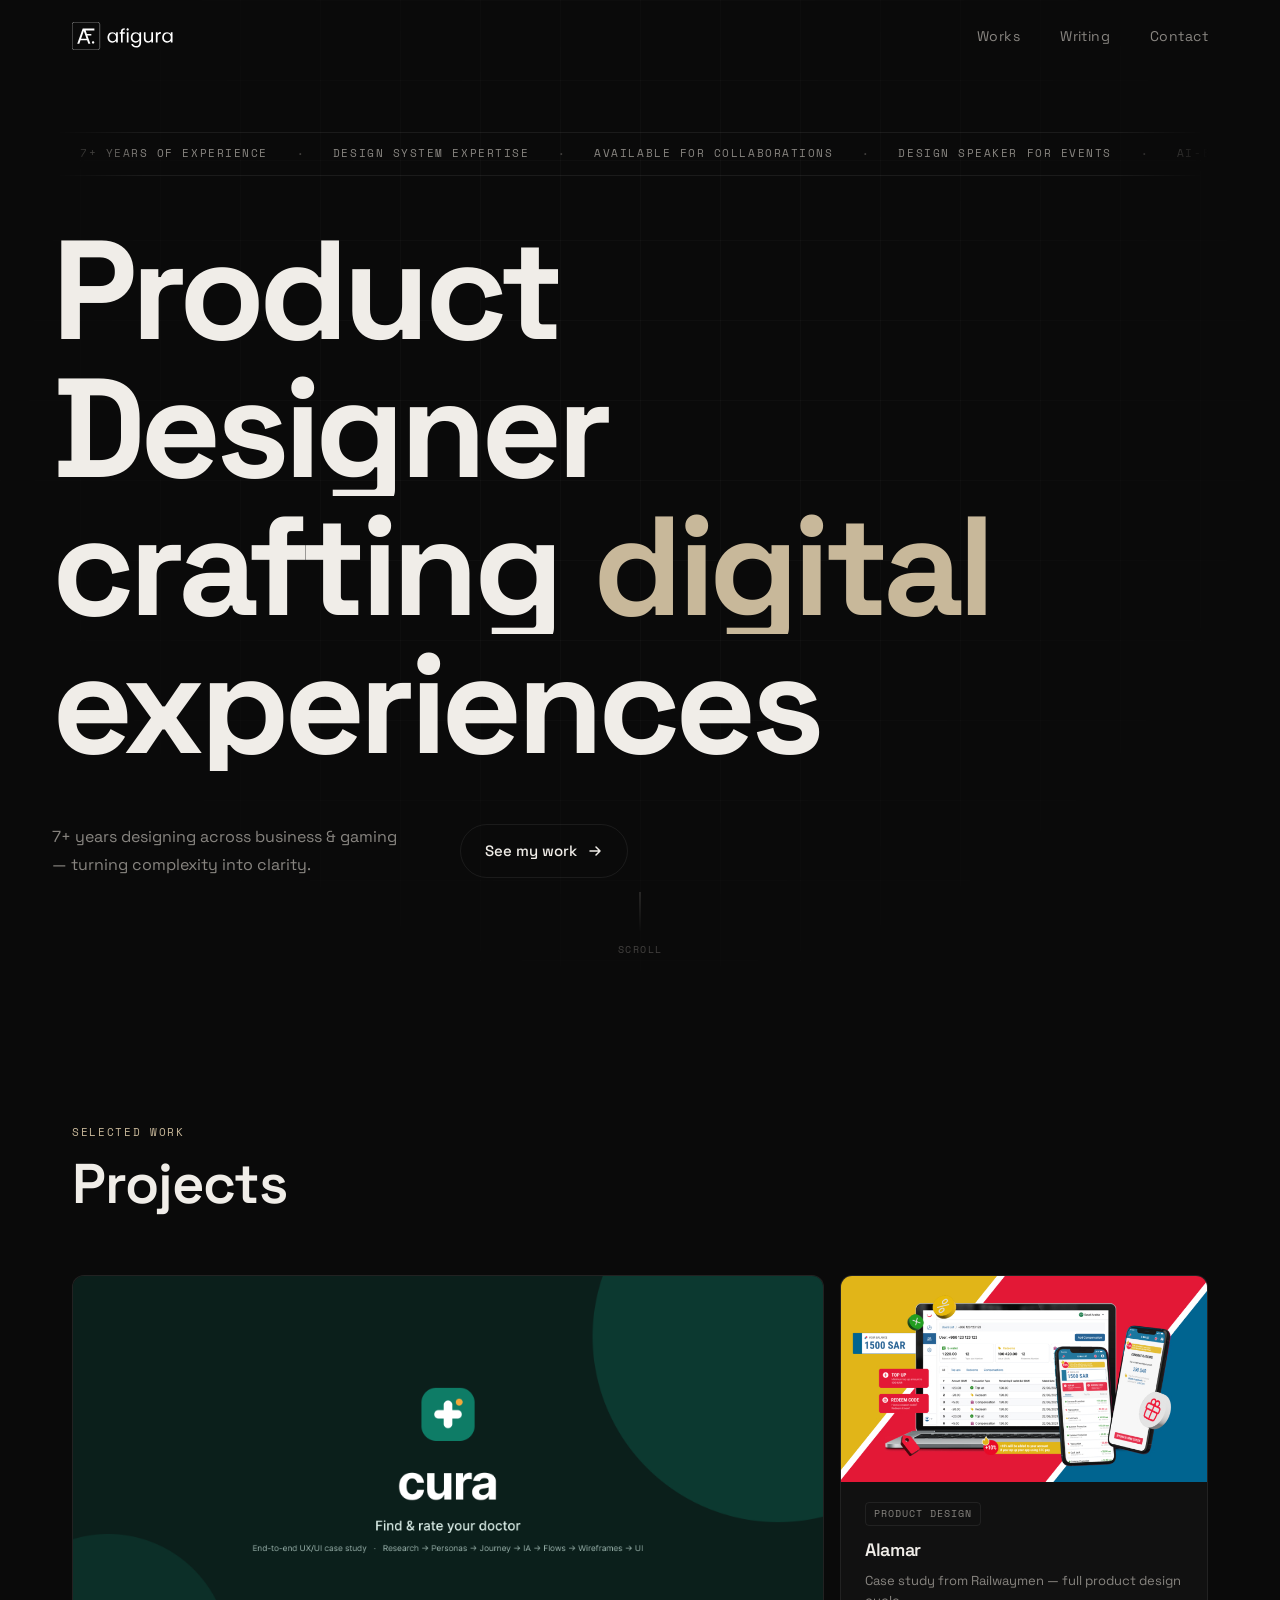
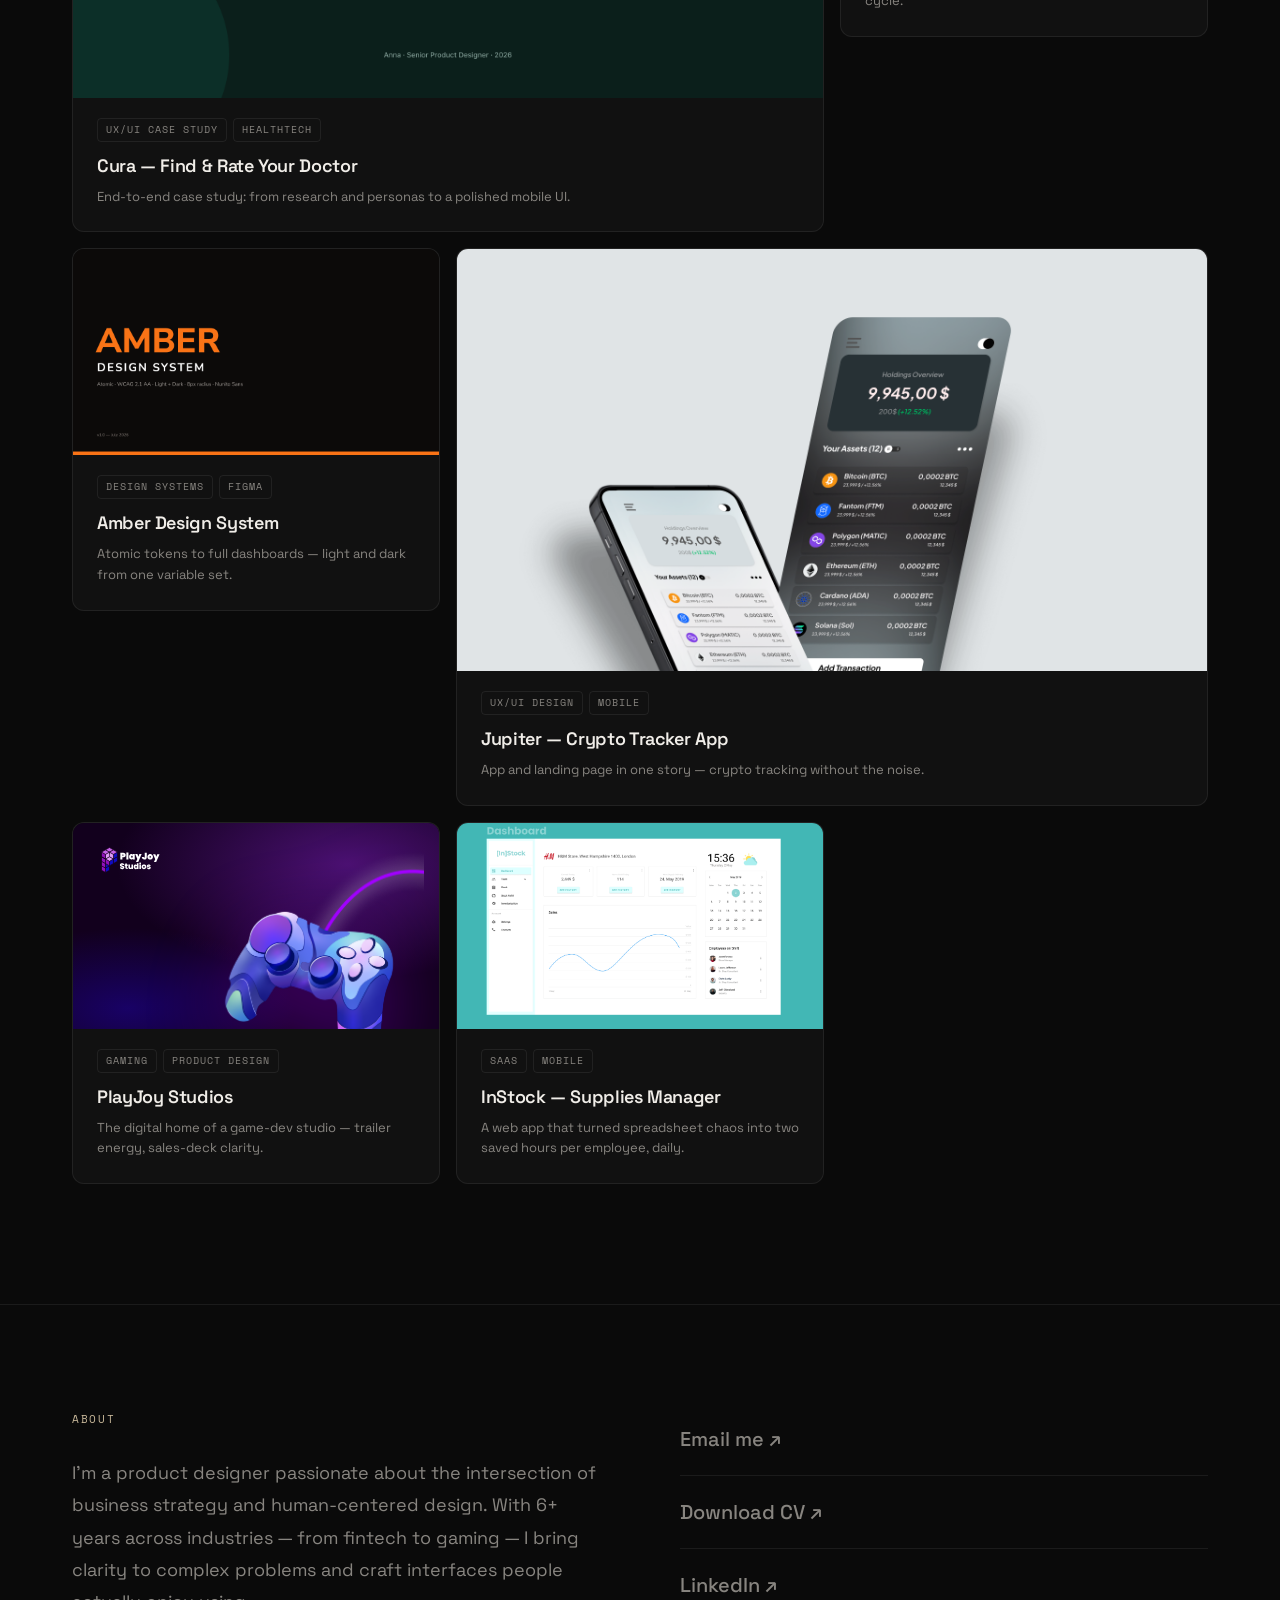
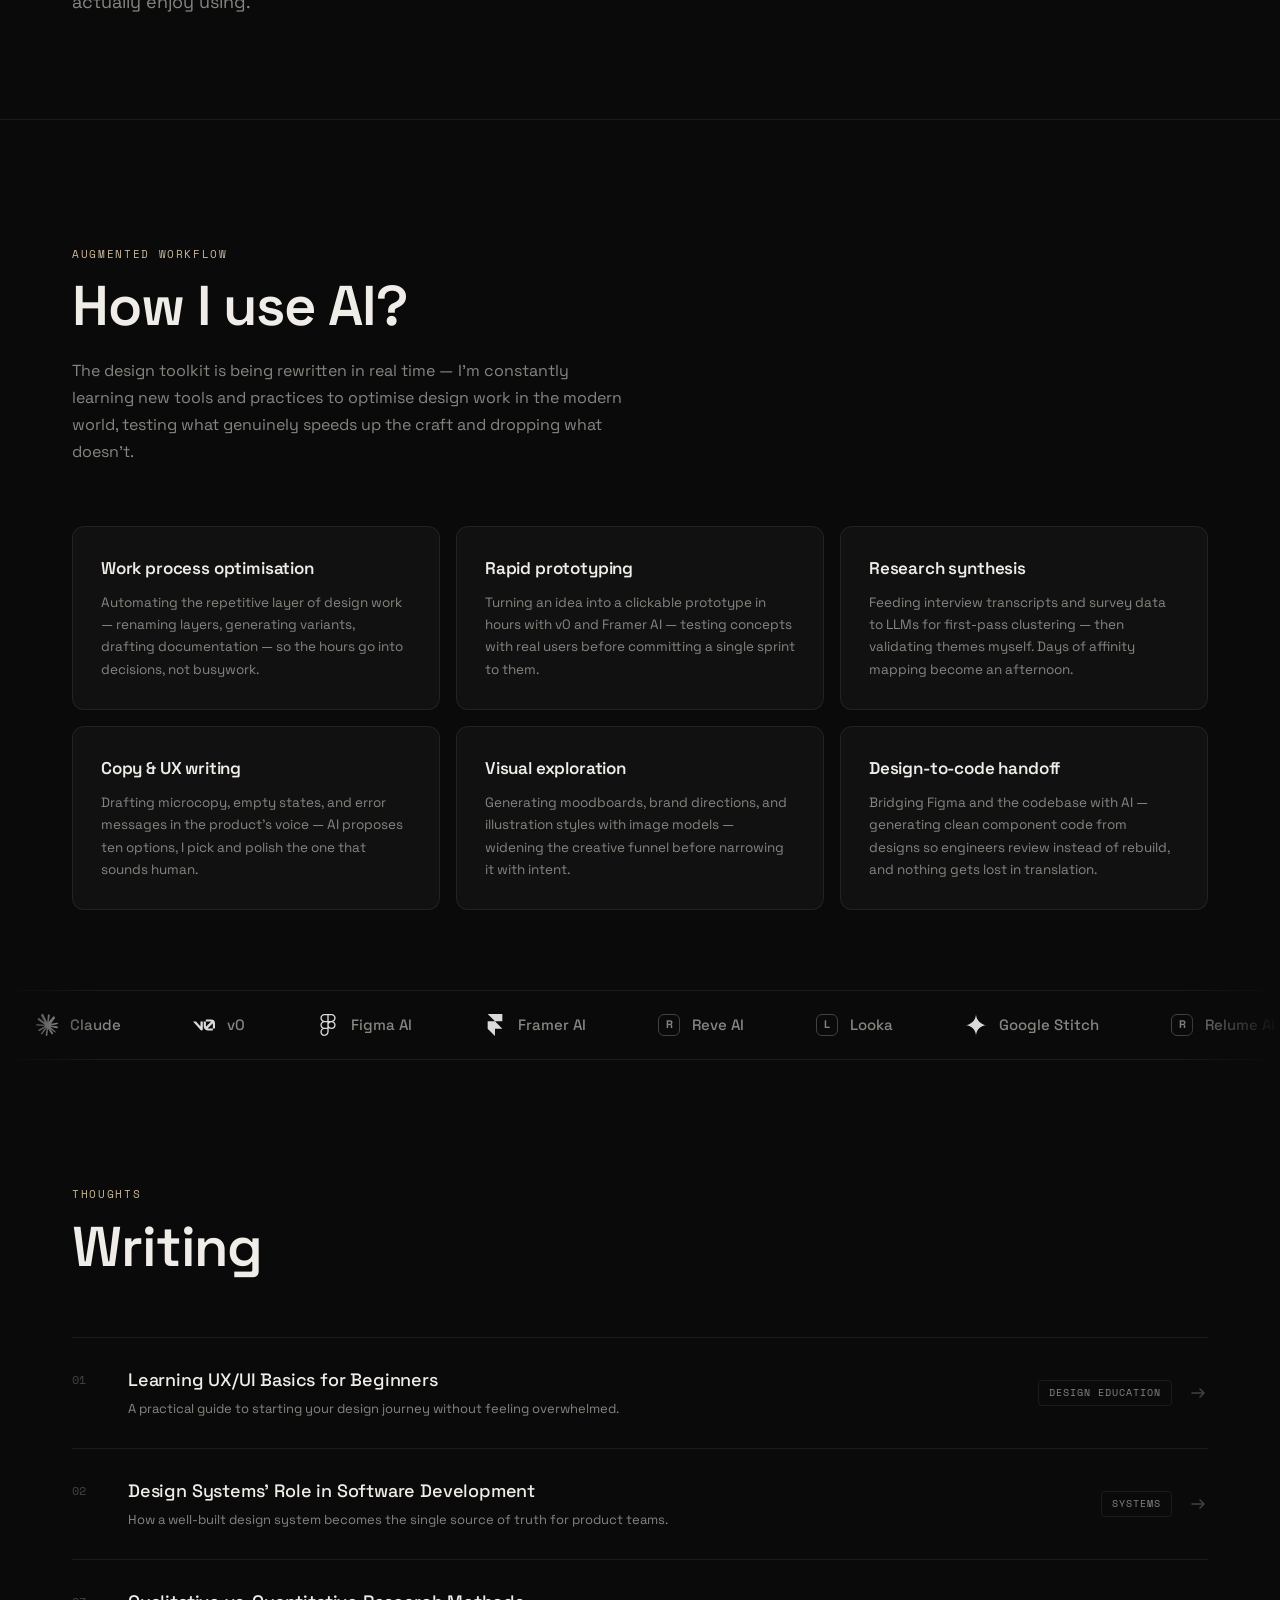
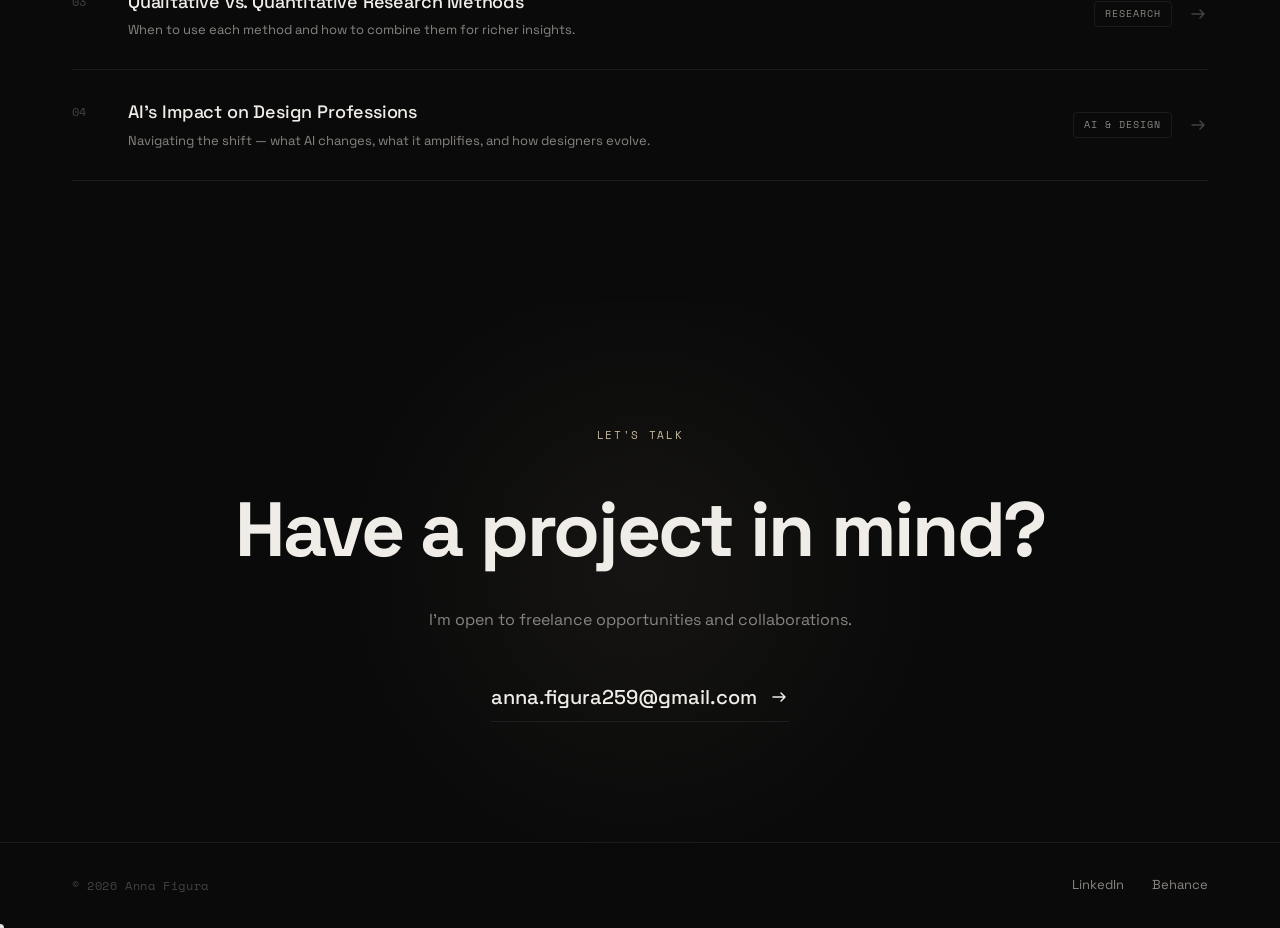
==== commit 36463ad4: "add fix: editing exp data and CV" ====
--- a/index.html
+++ b/index.html
@@ -12,7 +12,7 @@
   <link rel="preconnect" href="https://fonts.googleapis.com" />
   <link rel="preconnect" href="https://fonts.gstatic.com" crossorigin />
   <link href="https://fonts.googleapis.com/css2?family=Space+Grotesk:wght@300;400;500;600;700&family=Space+Mono:ital@0;1&display=swap" rel="stylesheet" />
-  <link rel="stylesheet" href="style.css" />
+  <link rel="stylesheet" href="style.css?v=2" />
 </head>
 <body>
 
@@ -43,7 +43,7 @@
     <div class="hero__inner">
       <div class="hero__ticker reveal-up">
         <div class="hero__ticker-track">
-          <span class="hero__ticker-item">6+ years of experience</span>
+          <span class="hero__ticker-item">7+ years of experience</span>
           <span class="hero__ticker-sep">·</span>
           <span class="hero__ticker-item">design system expertise</span>
           <span class="hero__ticker-sep">·</span>
@@ -82,7 +82,7 @@
         </div>
       </h1>
       <div class="hero__meta reveal-up delay-5">
-        <p class="hero__desc">6+ years designing across business & gaming — turning complexity into clarity.</p>
+        <p class="hero__desc">7+ years designing across business & gaming — turning complexity into clarity.</p>
         <a href="#works" class="hero__cta">
           <span>See my work</span>
           <svg width="16" height="16" viewBox="0 0 16 16" fill="none"><path d="M3 8h10M9 4l4 4-4 4" stroke="currentColor" stroke-width="1.5" stroke-linecap="round" stroke-linejoin="round"/></svg>
@@ -318,7 +318,7 @@
       <div class="blog__list">
 
         <article class="blog-item reveal-up" data-index="0">
-          <a href="#" class="blog-item__link">
+          <a href="https://railwaymen.org/blog/how-to-learn-basics-of-ux-ui-design" target="_blank" rel="noopener" class="blog-item__link">
             <div class="blog-item__inner">
               <div class="blog-item__left">
                 <span class="blog-item__num">01</span>
@@ -336,7 +336,7 @@
         </article>
 
         <article class="blog-item reveal-up" data-index="1">
-          <a href="#" class="blog-item__link">
+          <a href="https://railwaymen.org/blog/the-role-of-design-system-in-software-development" target="_blank" rel="noopener" class="blog-item__link">
             <div class="blog-item__inner">
               <div class="blog-item__left">
                 <span class="blog-item__num">02</span>
@@ -354,7 +354,7 @@
         </article>
 
         <article class="blog-item reveal-up" data-index="2">
-          <a href="#" class="blog-item__link">
+          <a href="https://anna-figura259.medium.com/ux-research-is-a-crucial-part-of-the-ux-design-process-that-helps-designers-understand-their-6c558896048e" target="_blank" rel="noopener" class="blog-item__link">
             <div class="blog-item__inner">
               <div class="blog-item__left">
                 <span class="blog-item__num">03</span>
@@ -372,7 +372,7 @@
         </article>
 
         <article class="blog-item reveal-up" data-index="3">
-          <a href="#" class="blog-item__link">
+          <a href="https://anna-figura259.medium.com/why-ai-wont-replace-ux-designers-in-the-nearest-future-ff39648dd005" target="_blank" rel="noopener" class="blog-item__link">
             <div class="blog-item__inner">
               <div class="blog-item__left">
                 <span class="blog-item__num">04</span>
@@ -425,6 +425,6 @@
   <div class="cursor" id="cursor"></div>
   <div class="cursor-follower" id="cursorFollower"></div>
 
-  <script src="script.js"></script>
+  <script src="script.js?v=2"></script>
 </body>
 </html>
--- a/style.css
+++ b/style.css
@@ -17,7 +17,11 @@
   --font-mono: 'Space Mono', monospace;
 }
 
-html { scroll-behavior: smooth; }
+html {
+  scroll-behavior: smooth;
+  overflow-x: hidden;
+  width: 100%;
+}
 
 body {
   background: var(--bg);
@@ -26,6 +30,8 @@
   font-size: 16px;
   line-height: 1.6;
   overflow-x: hidden;
+  width: 100%;
+  max-width: 100%;
   cursor: none;
 }
 
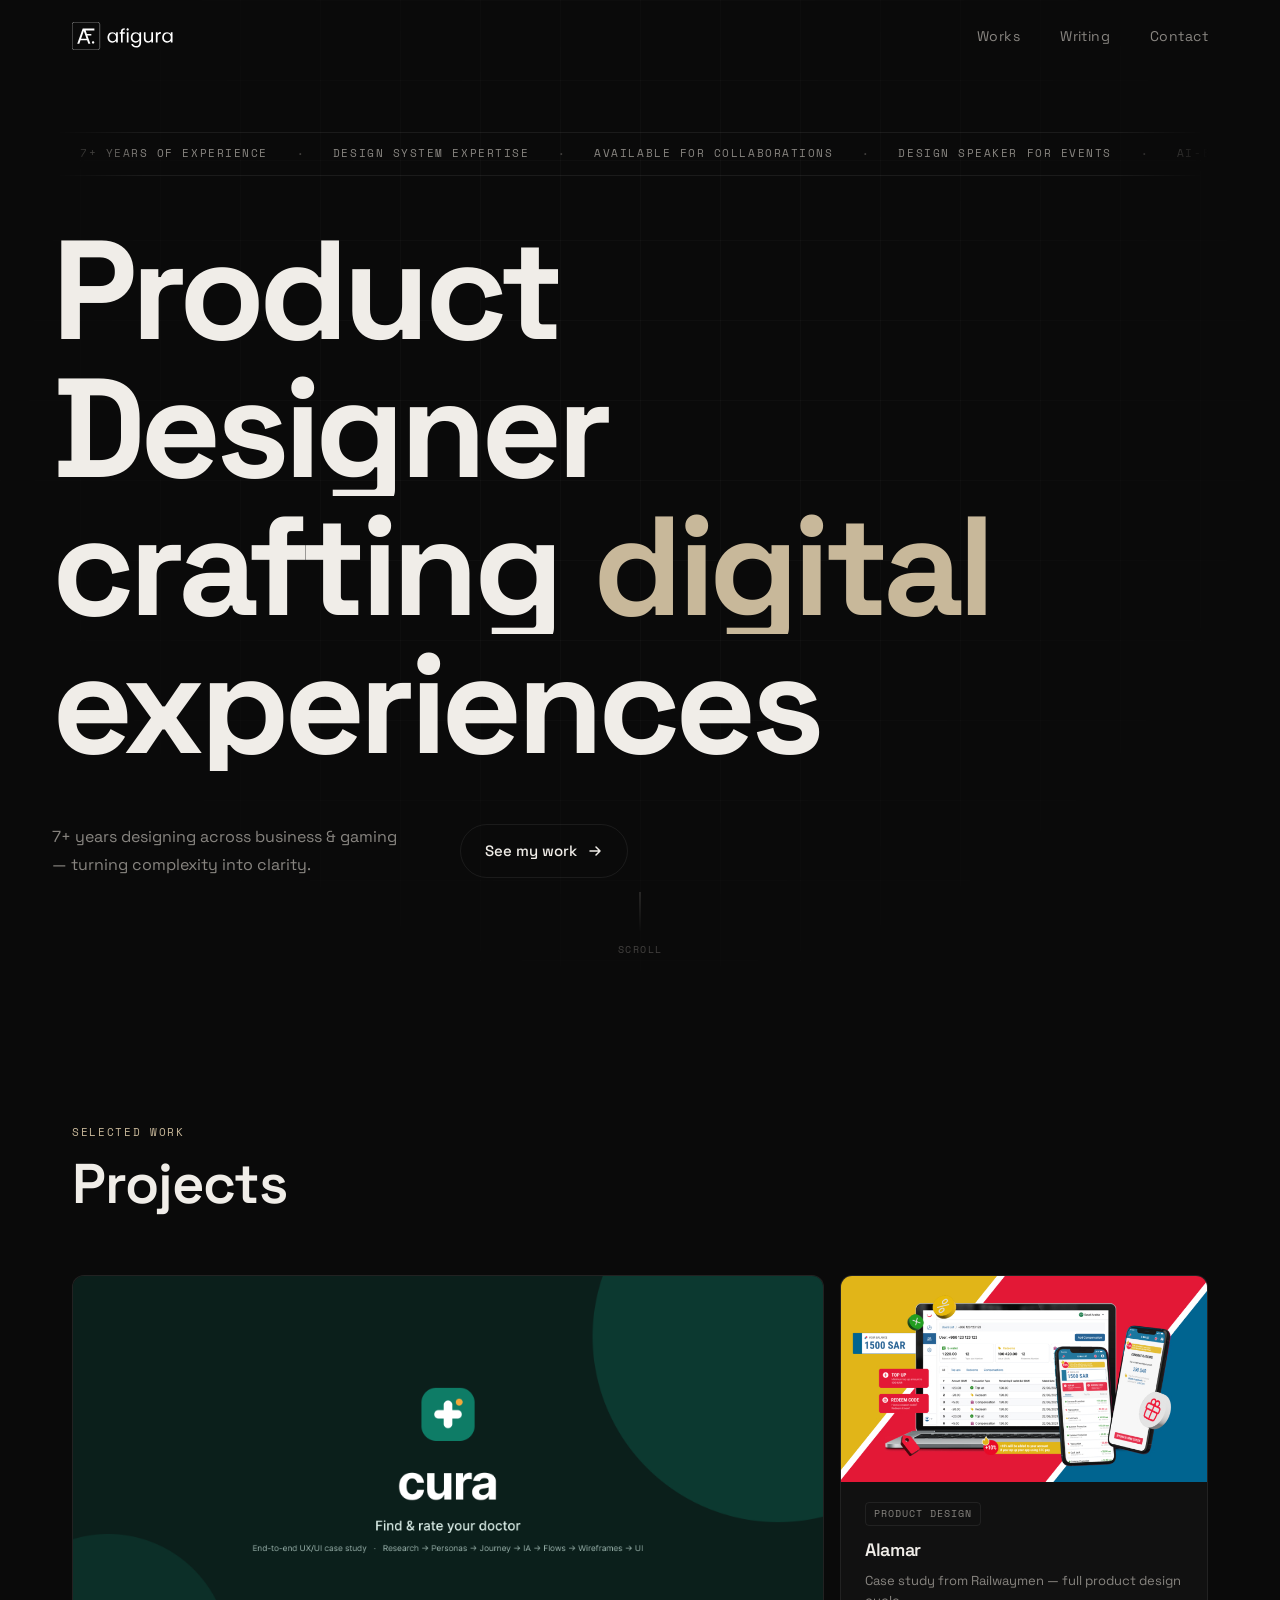
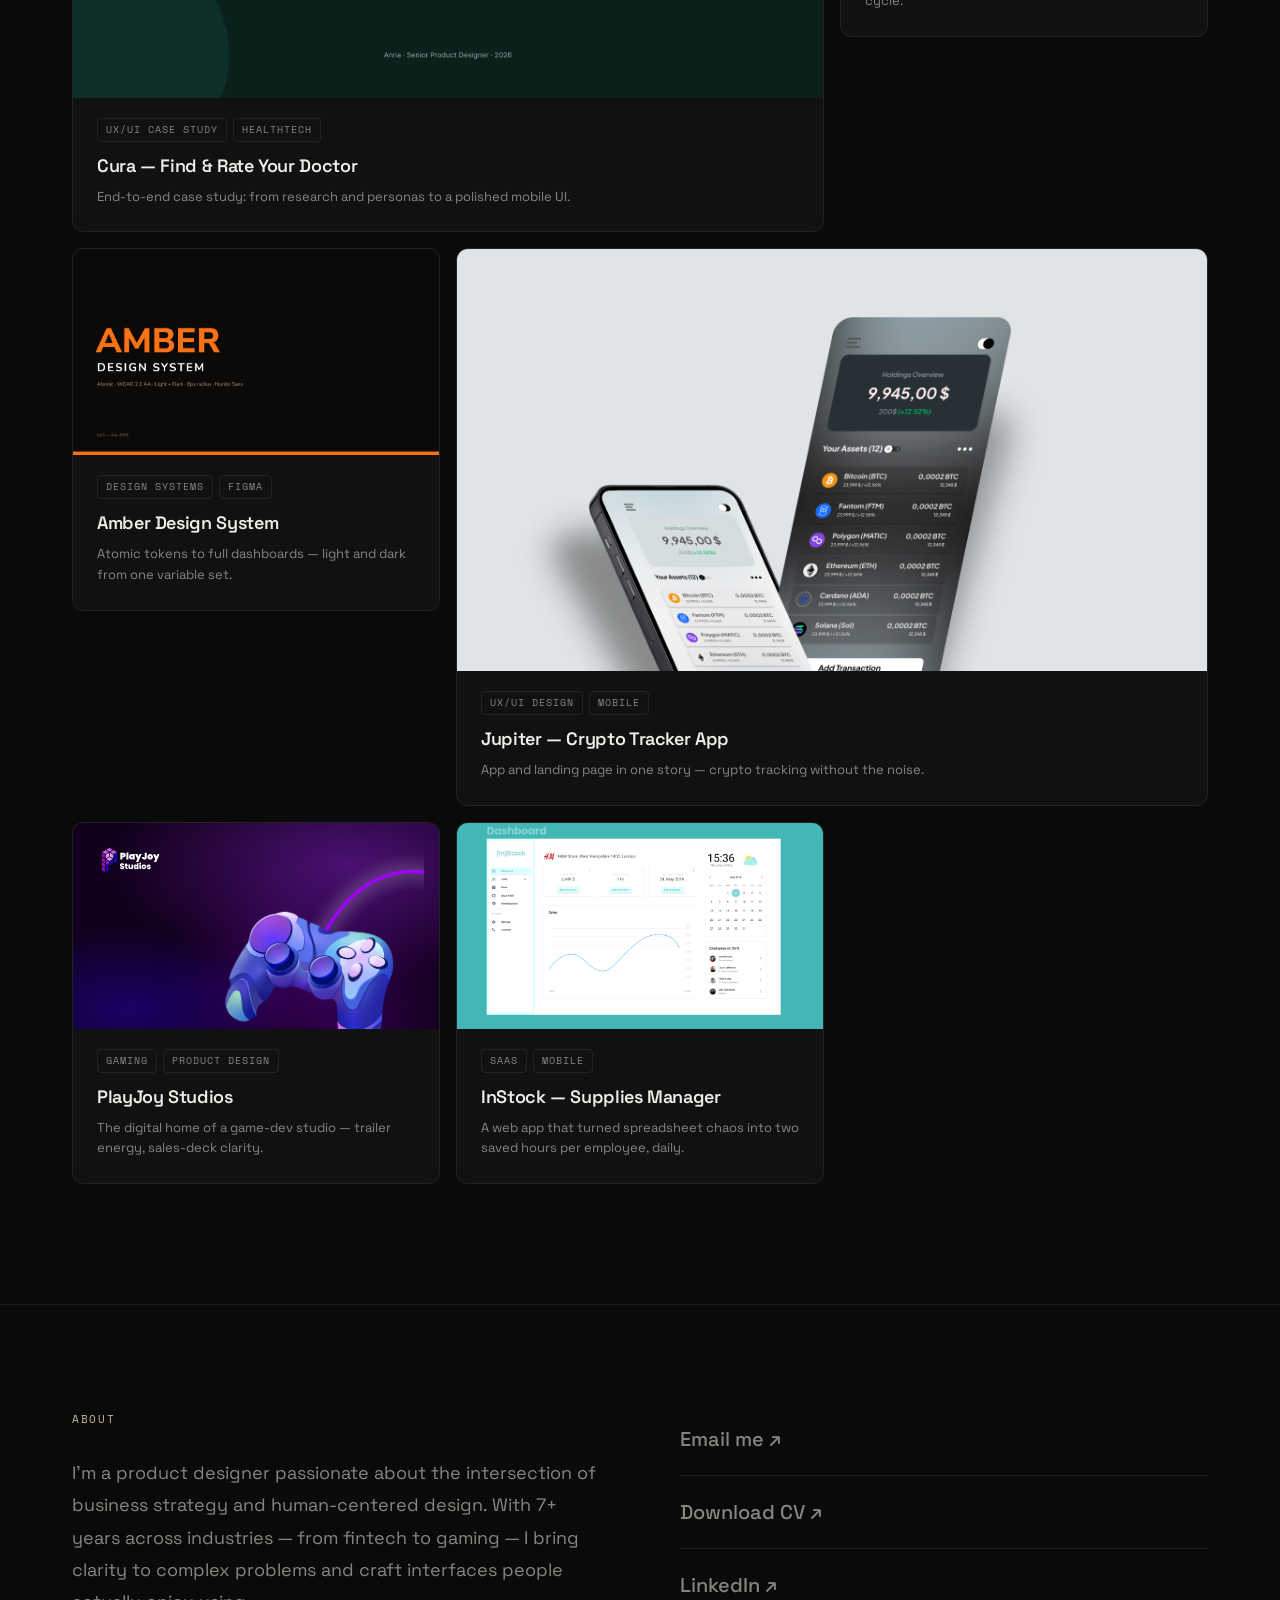
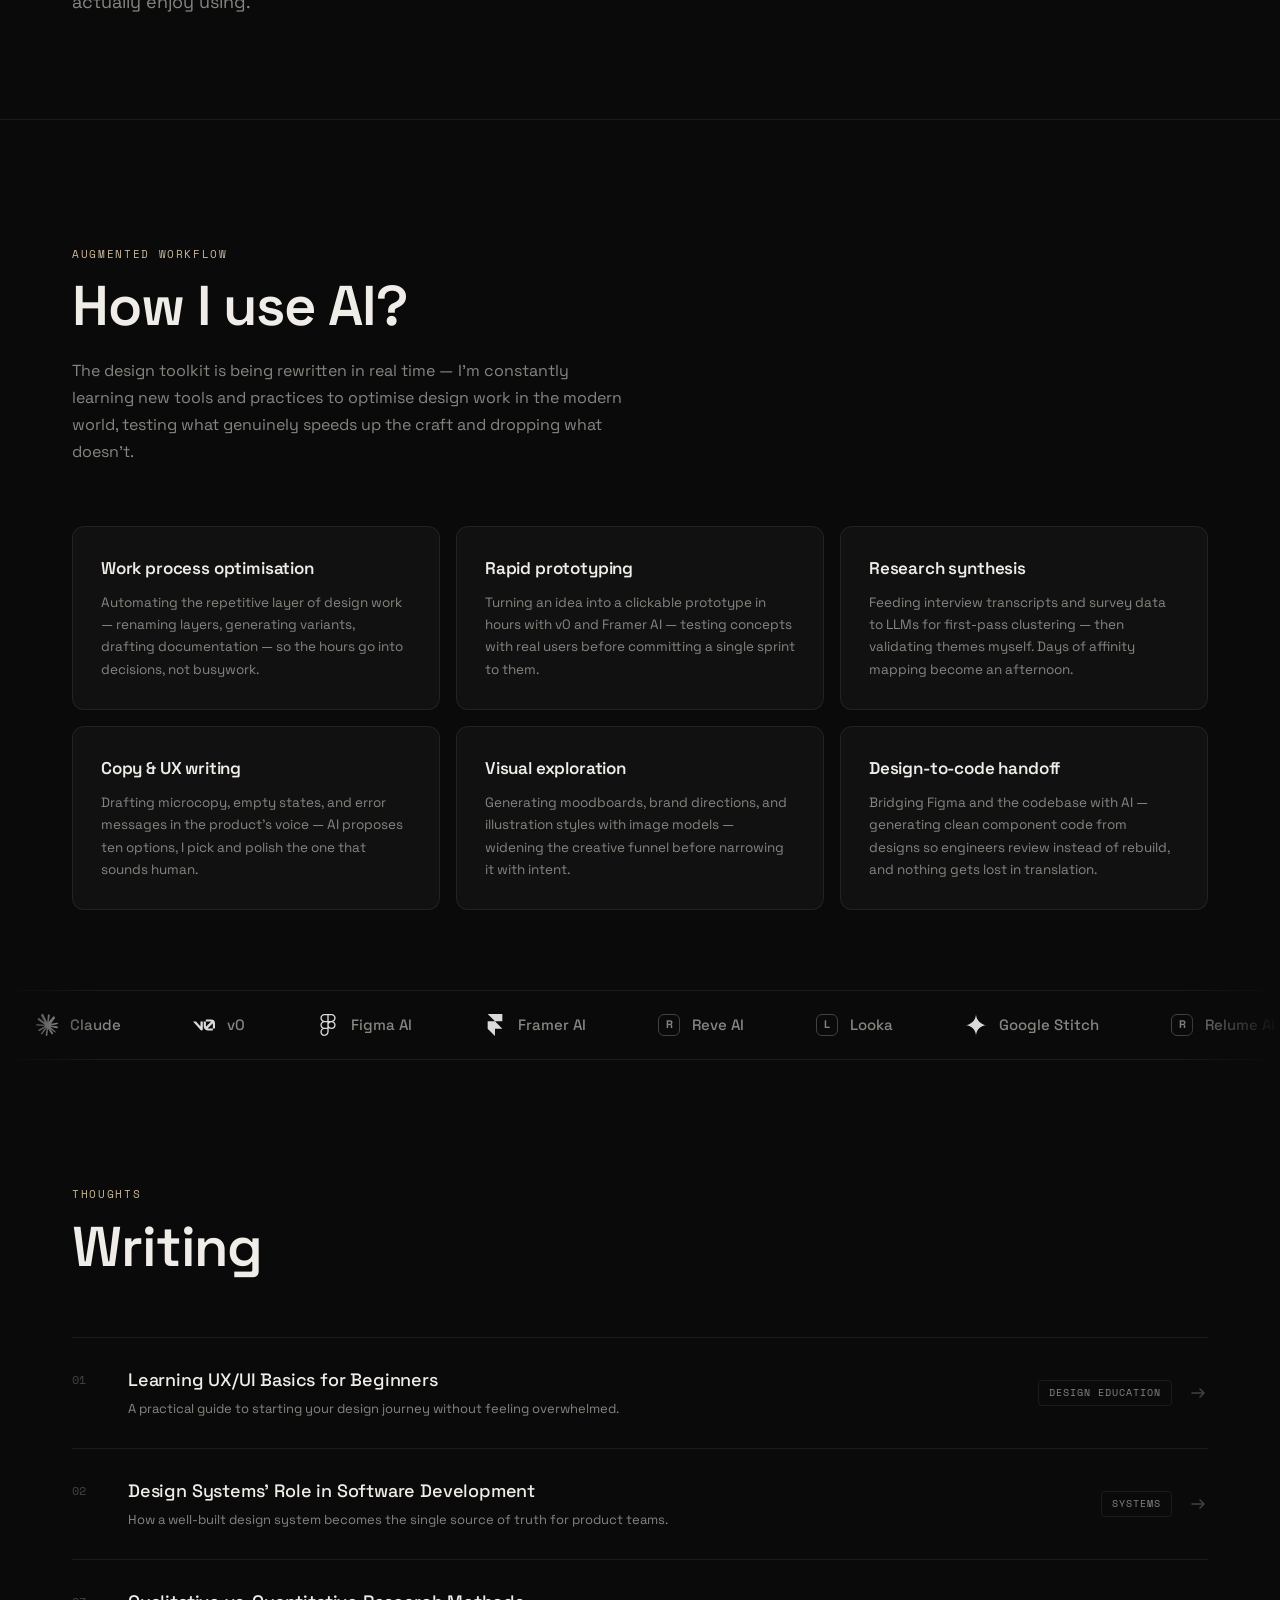
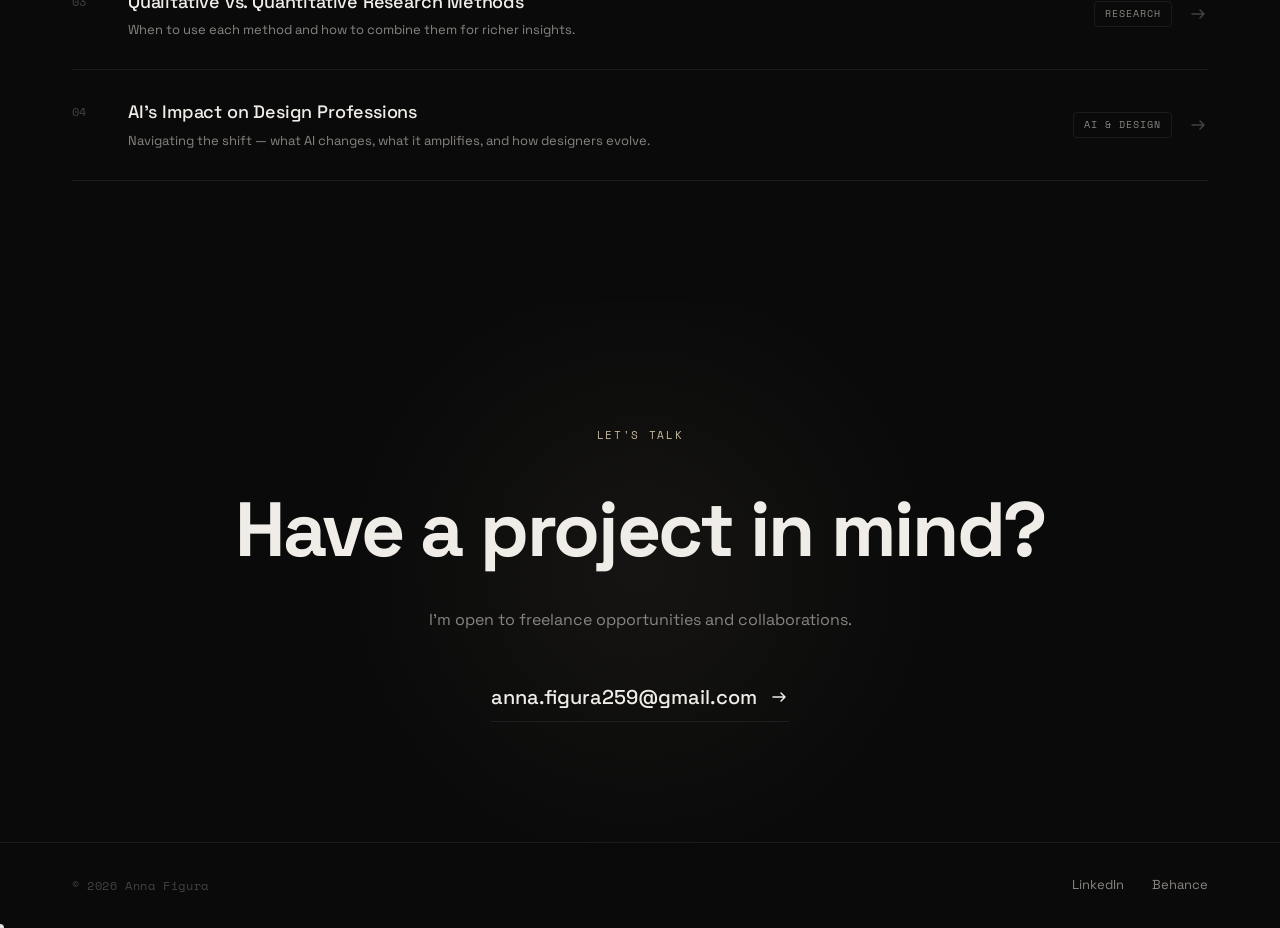
==== commit 19512544: "fix: numbers" ====
--- a/index.html
+++ b/index.html
@@ -54,7 +54,7 @@
           <span class="hero__ticker-item">ai-enthusiast</span>
           <span class="hero__ticker-sep">·</span>
           <!-- duplicate for seamless loop -->
-          <span class="hero__ticker-item">6+ years of experience</span>
+          <span class="hero__ticker-item">7+ years of experience</span>
           <span class="hero__ticker-sep">·</span>
           <span class="hero__ticker-item">design system expertise</span>
           <span class="hero__ticker-sep">·</span>
@@ -231,7 +231,7 @@
       <div class="about__inner reveal-up">
         <div class="about__text">
           <span class="section-label">About</span>
-          <p class="about__body">I'm a product designer passionate about the intersection of business strategy and human-centered design. With 6+ years across industries — from fintech to gaming — I bring clarity to complex problems and craft interfaces people actually enjoy using.</p>
+          <p class="about__body">I'm a product designer passionate about the intersection of business strategy and human-centered design. With 7+ years across industries — from fintech to gaming — I bring clarity to complex problems and craft interfaces people actually enjoy using.</p>
         </div>
         <div class="about__links">
           <a href="mailto:anna.figura259@gmail.com" class="about__link">Email me ↗</a>
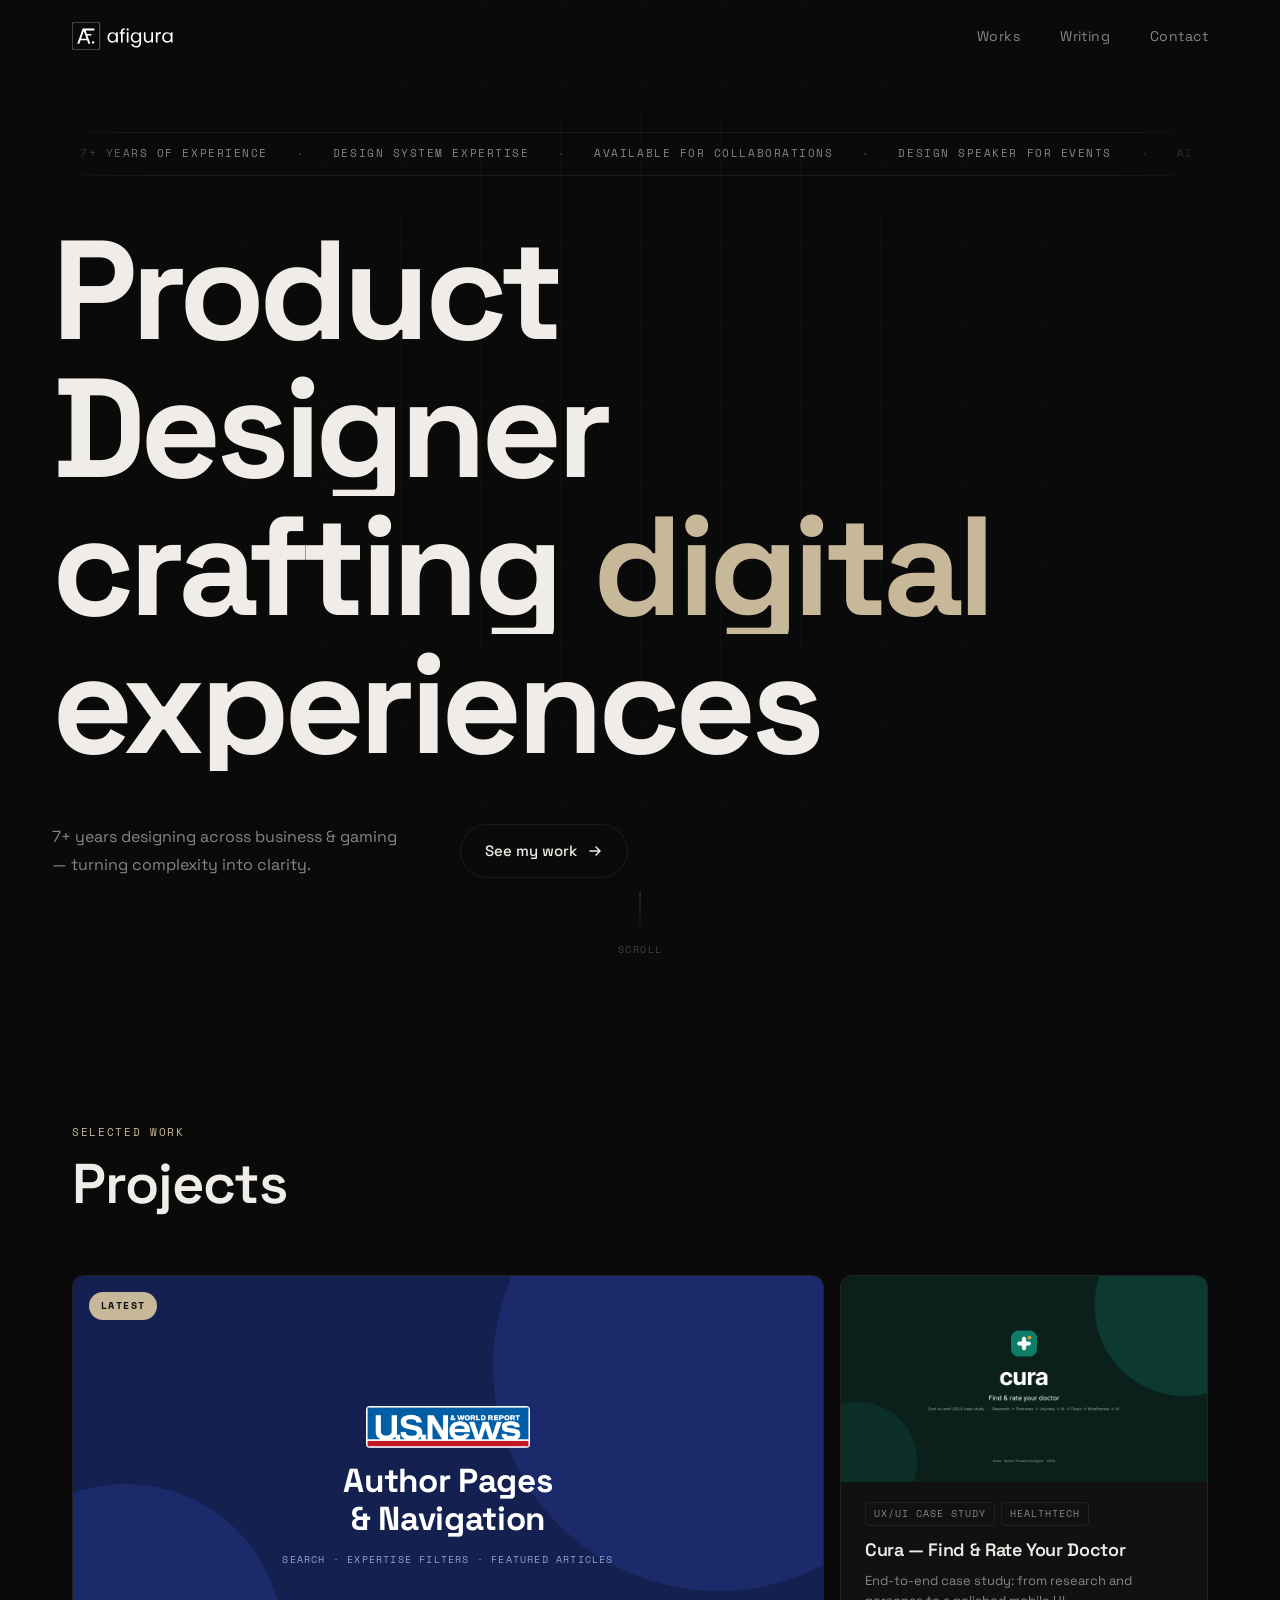
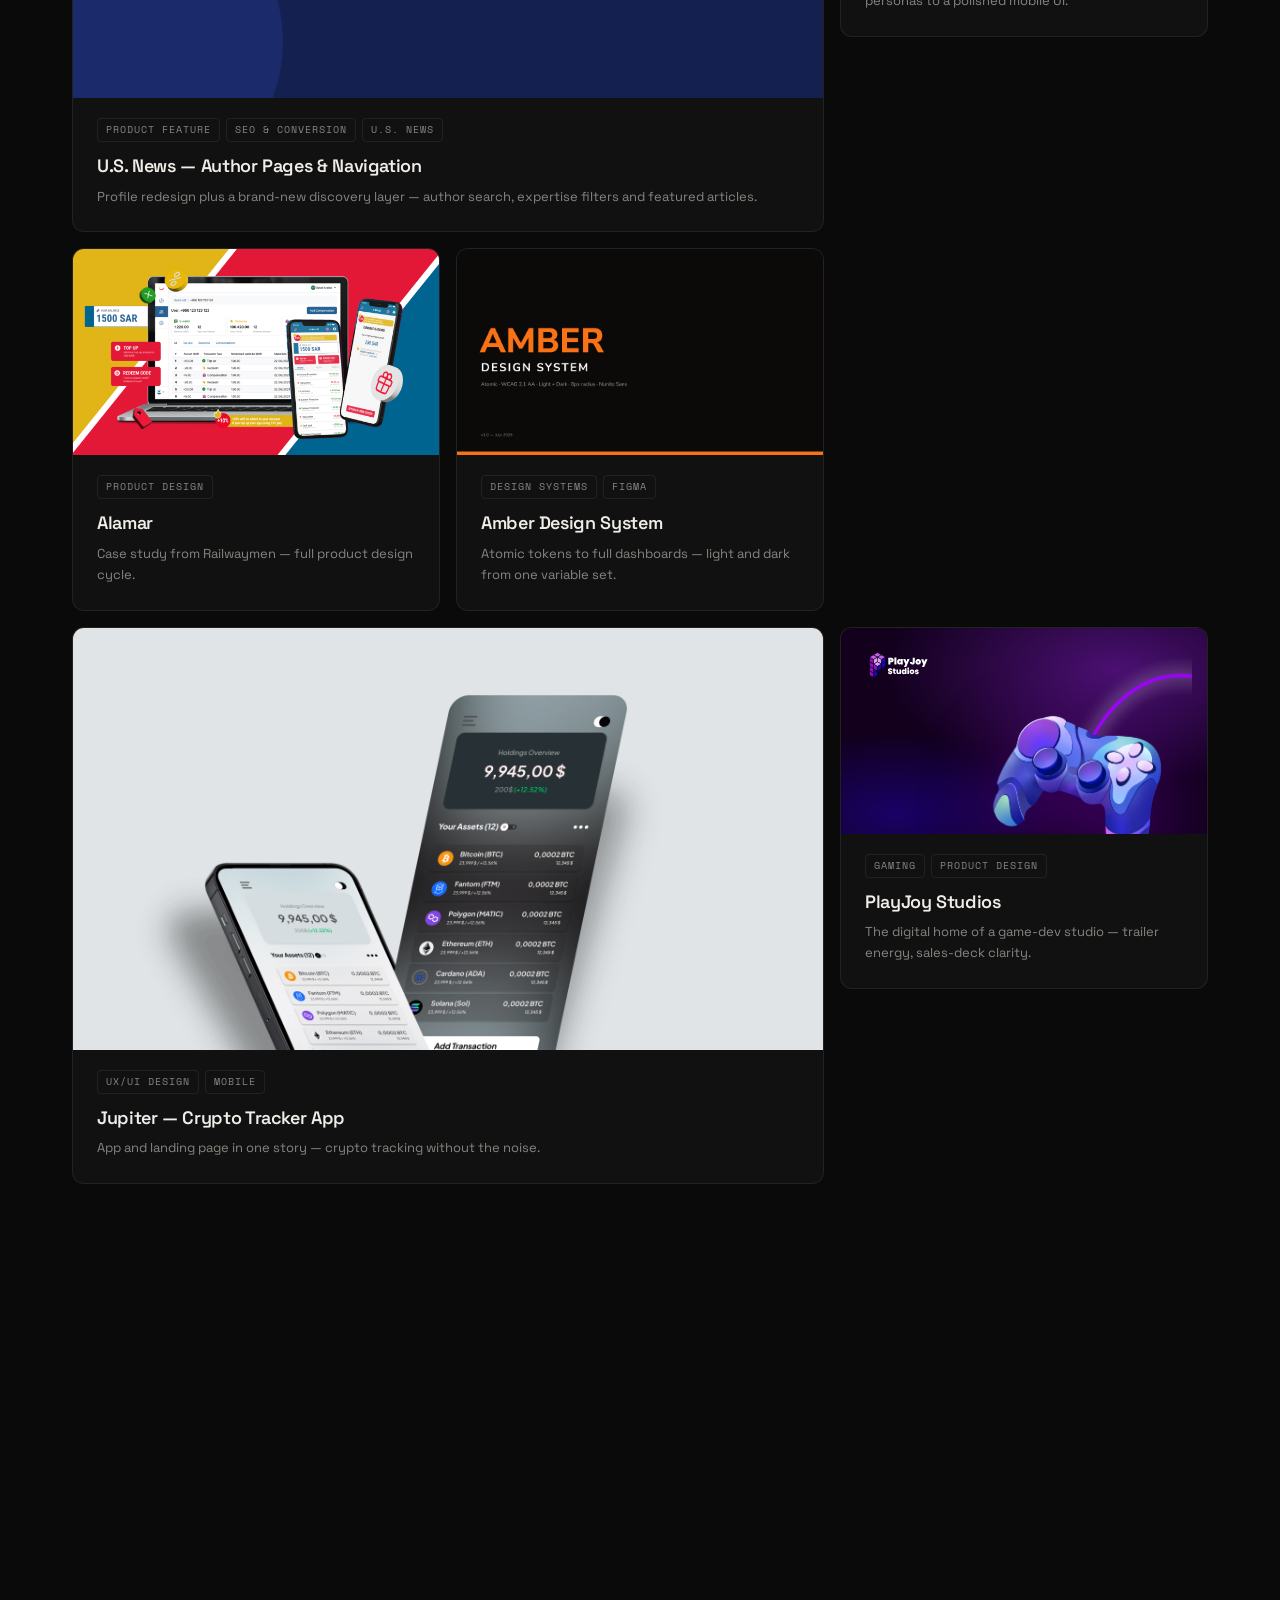
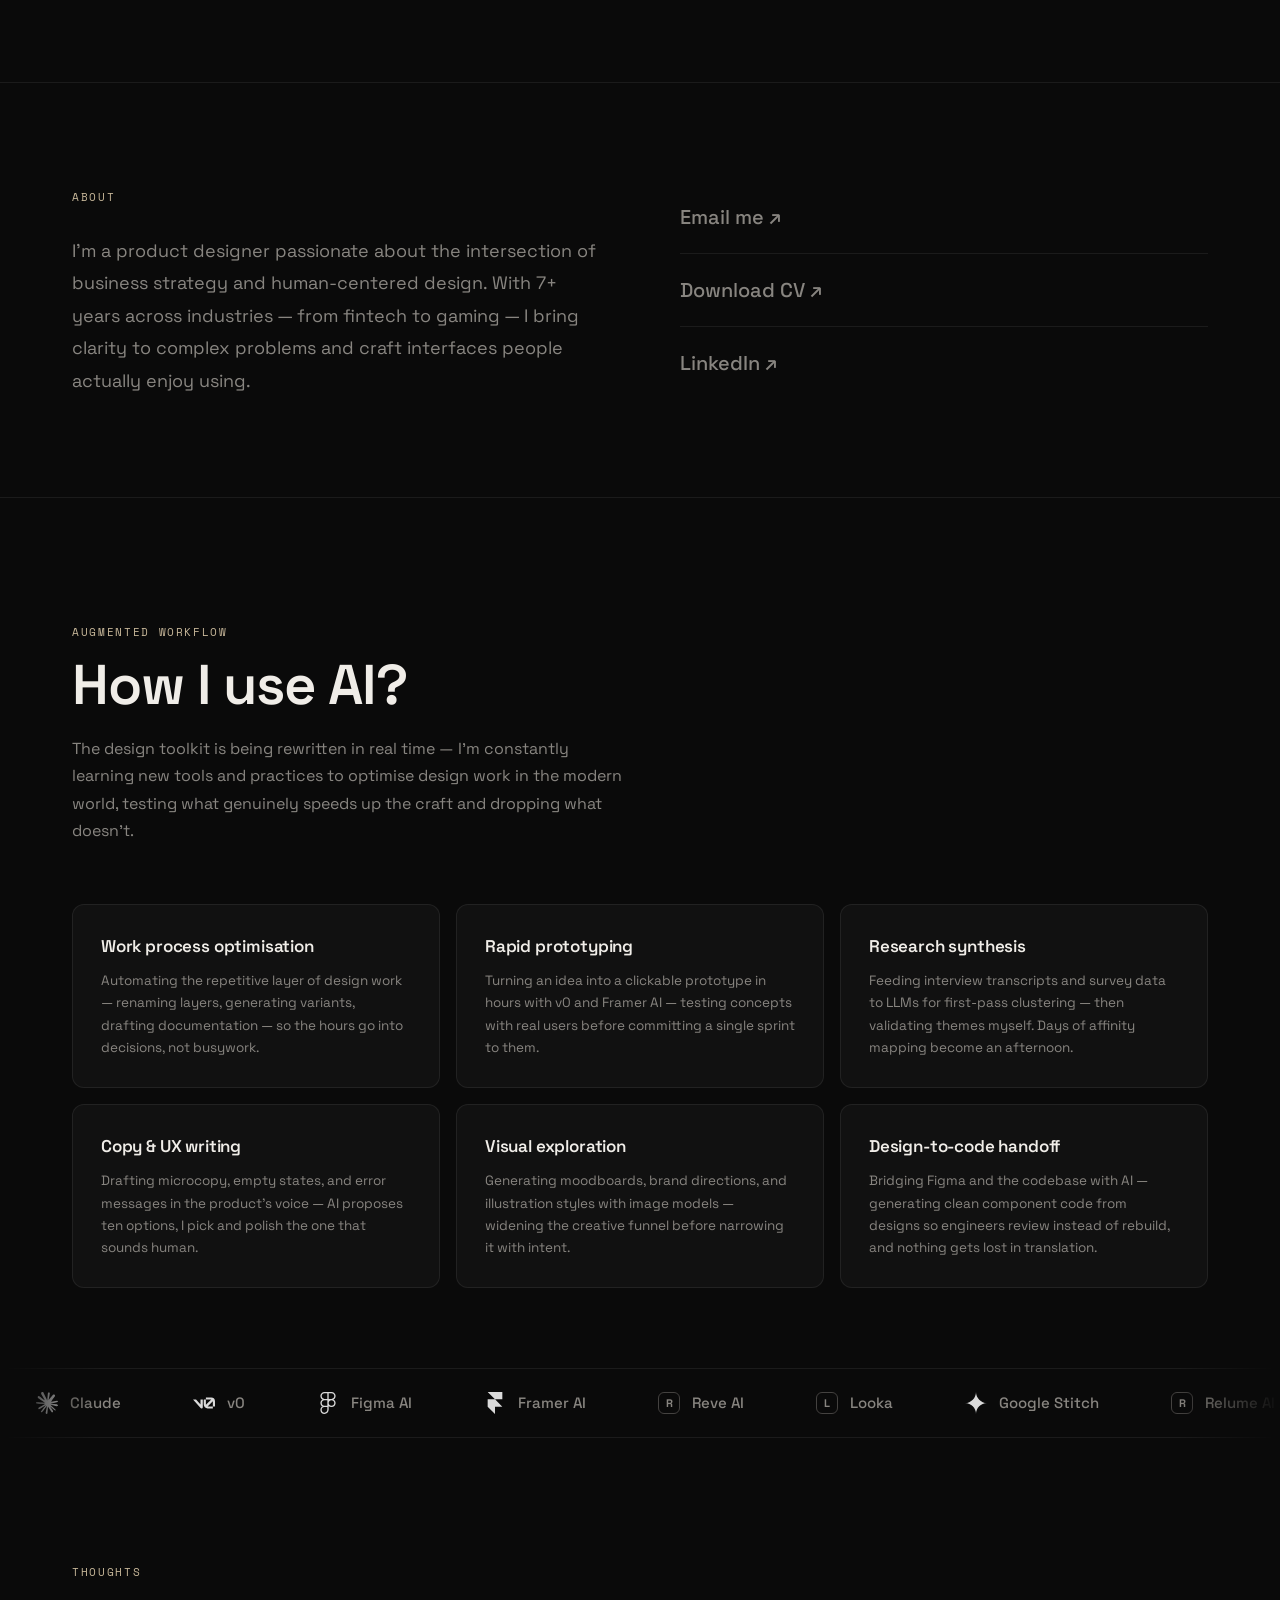
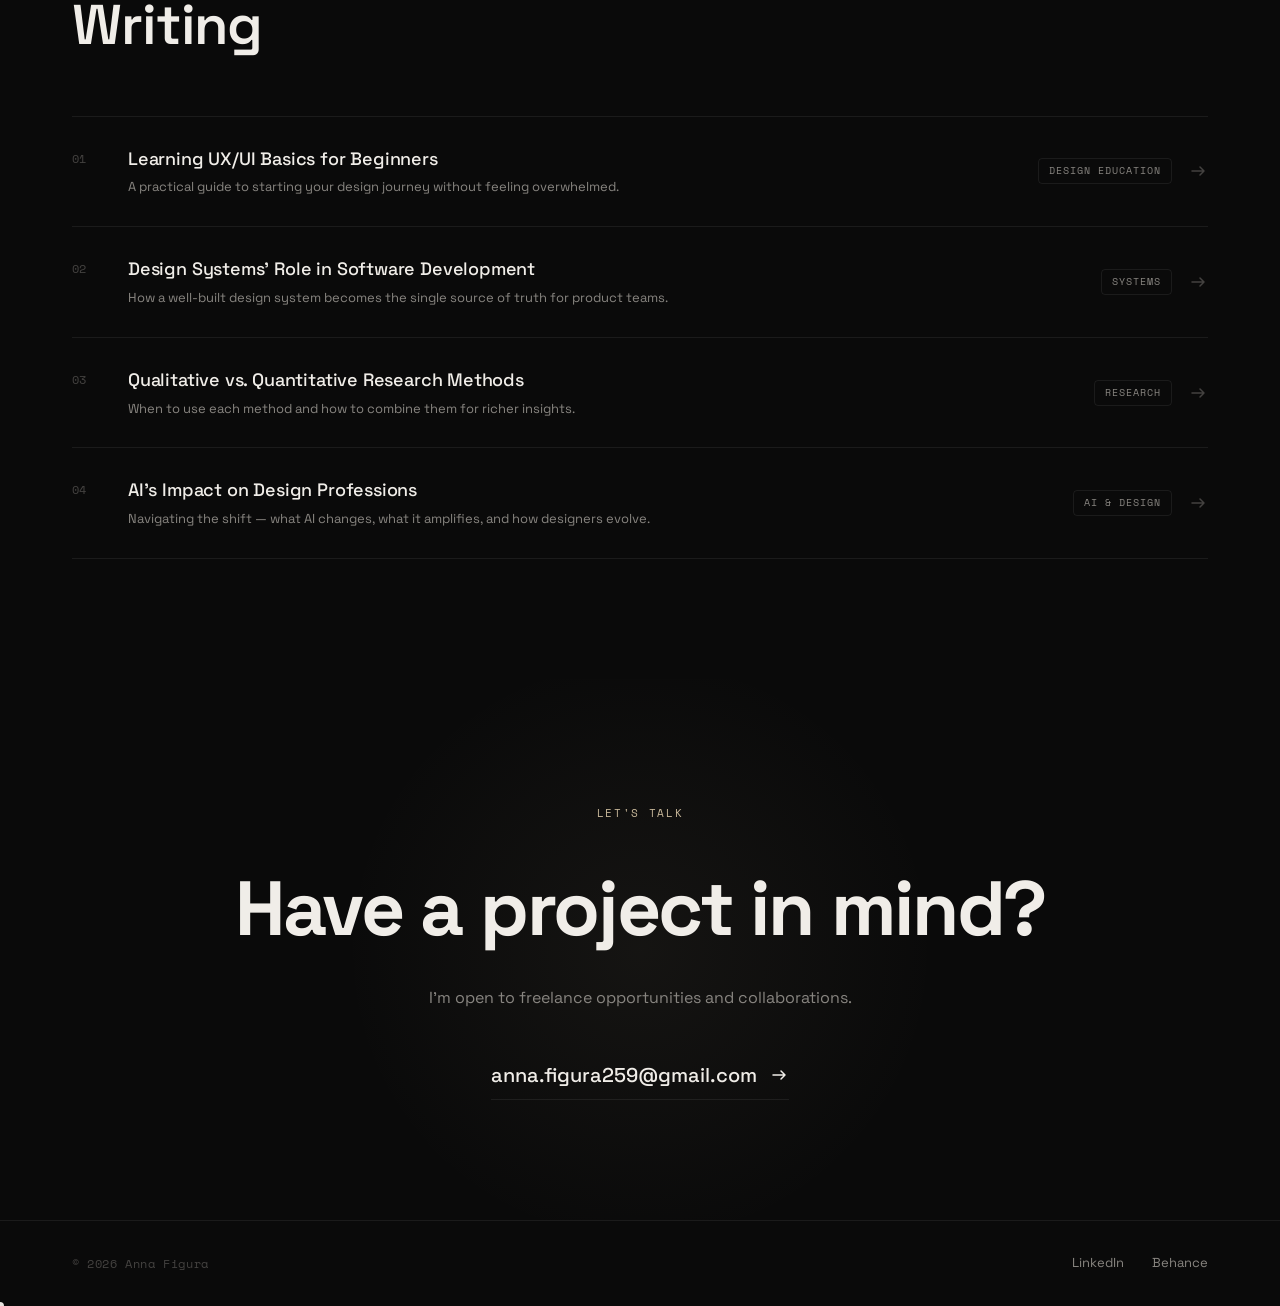
==== commit 05e28b3f: "fix: add project" ====
--- a/index.html
+++ b/index.html
@@ -12,7 +12,7 @@
   <link rel="preconnect" href="https://fonts.googleapis.com" />
   <link rel="preconnect" href="https://fonts.gstatic.com" crossorigin />
   <link href="https://fonts.googleapis.com/css2?family=Space+Grotesk:wght@300;400;500;600;700&family=Space+Mono:ital@0;1&display=swap" rel="stylesheet" />
-  <link rel="stylesheet" href="style.css?v=2" />
+  <link rel="stylesheet" href="style.css?v=5" />
 </head>
 <body>
 
@@ -106,6 +106,35 @@
       <div class="works__grid">
 
         <article class="work-card work-card--large reveal-card" data-index="0">
+          <a href="usnews.html" class="work-card__link">
+            <div class="work-card__image">
+              <span class="work-card__badge">Latest</span>
+              <div class="work-card__usnews" role="img" aria-label="U.S. News — Author Pages and Navigation case study cover">
+                <span class="work-card__usnews-blob work-card__usnews-blob--tr"></span>
+                <span class="work-card__usnews-blob work-card__usnews-blob--bl"></span>
+                <div class="work-card__usnews-center">
+                  <img src="assets/usnews-logo.png" alt="U.S. News & World Report" class="work-card__usnews-logo" />
+                  <span class="work-card__usnews-title">Author Pages<br>& Navigation</span>
+                  <span class="work-card__usnews-tag">Search · Expertise Filters · Featured Articles</span>
+                </div>
+              </div>
+              <div class="work-card__overlay">
+                <svg width="24" height="24" viewBox="0 0 24 24" fill="none"><path d="M7 17L17 7M17 7H7M17 7v10" stroke="currentColor" stroke-width="1.5" stroke-linecap="round" stroke-linejoin="round"/></svg>
+              </div>
+            </div>
+            <div class="work-card__info">
+              <div class="work-card__meta">
+                <span class="work-card__tag">Product Feature</span>
+                <span class="work-card__tag">SEO & Conversion</span>
+                <span class="work-card__tag">U.S. News</span>
+              </div>
+              <h3 class="work-card__title">U.S. News — Author Pages & Navigation</h3>
+              <p class="work-card__desc">Profile redesign plus a brand-new discovery layer — author search, expertise filters and featured articles.</p>
+            </div>
+          </a>
+        </article>
+
+        <article class="work-card reveal-card" data-index="1">
           <a href="cura.html" class="work-card__link">
             <div class="work-card__image">
               <img src="assets/cura-cover.png" alt="Cura — Find & rate your doctor, case study cover" class="work-card__img" />
@@ -124,7 +153,7 @@
           </a>
         </article>
 
-        <article class="work-card reveal-card" data-index="1">
+        <article class="work-card reveal-card" data-index="2">
           <a href="https://railwaymen.org/case-studies/alamar" target="_blank" rel="noopener" class="work-card__link">
             <div class="work-card__image">
               <img src="assets/alamar-cover.jpg" alt="Alamar Foods — e-wallet system on desktop and mobile" class="work-card__img" />
@@ -142,7 +171,7 @@
           </a>
         </article>
 
-        <article class="work-card reveal-card" data-index="2">
+        <article class="work-card reveal-card" data-index="3">
           <a href="amber.html" class="work-card__link">
             <div class="work-card__image">
               <img src="assets/amber-cover.png" alt="Amber Design System — bold orange wordmark on near-black cover" class="work-card__img" />
@@ -161,7 +190,7 @@
           </a>
         </article>
 
-        <article class="work-card work-card--wide reveal-card" data-index="3">
+        <article class="work-card work-card--wide reveal-card" data-index="4">
           <a href="jupiter.html" class="work-card__link">
             <div class="work-card__image">
               <img src="assets/jupiter-tile.png" alt="Jupiter crypto tracker — holdings overview on two phones, light and dark mode" class="work-card__img" />
@@ -180,7 +209,7 @@
           </a>
         </article>
 
-        <article class="work-card reveal-card" data-index="4">
+        <article class="work-card reveal-card" data-index="5">
           <a href="playjoy.html" class="work-card__link">
             <div class="work-card__image">
               <div class="work-card__playjoy">
@@ -202,7 +231,7 @@
           </a>
         </article>
 
-        <article class="work-card reveal-card" data-index="5">
+        <article class="work-card reveal-card" data-index="6">
           <a href="instock.html" class="work-card__link">
             <div class="work-card__image">
               <img src="assets/instock-dashboard.png" alt="InStock supplies manager — teal dashboard with sales, calendar and shift roster" class="work-card__img" />
--- a/style.css
+++ b/style.css
@@ -400,7 +400,8 @@
 .work-card[data-index="2"] { transition-delay: 0.2s; }
 .work-card[data-index="3"] { transition-delay: 0s; }
 .work-card[data-index="4"] { transition-delay: 0.1s; }
-.work-card[data-index="5"] { transition-delay: 0.2s; }
+.work-card[data-index="5"] { transition-delay: 0.1s; }
+.work-card[data-index="6"] { transition-delay: 0.2s; }
 
 .work-card__link {
   display: block;
@@ -460,6 +461,71 @@
   filter: drop-shadow(0 20px 40px rgba(161, 0, 255, 0.35));
 }
 
+/* US News tile artwork */
+.work-card__usnews {
+  position: relative;
+  width: 100%; height: 100%;
+  background: #14204f;
+  overflow: hidden;
+  display: flex;
+  align-items: center;
+  justify-content: center;
+  transition: transform 0.6s cubic-bezier(0.16,1,0.3,1);
+}
+.work-card__link:hover .work-card__usnews { transform: scale(1.04); }
+.work-card__usnews-blob {
+  position: absolute;
+  border-radius: 50%;
+  background: #1b2a6b;
+}
+.work-card__usnews-blob--tr { width: 60%; padding-top: 60%; top: -32%; right: -16%; }
+.work-card__usnews-blob--bl { width: 42%; padding-top: 42%; bottom: -24%; left: -14%; }
+.work-card__usnews-center {
+  position: relative;
+  display: flex;
+  flex-direction: column;
+  align-items: center;
+  gap: 14px;
+  text-align: center;
+  padding: 0 24px;
+}
+.work-card__usnews-logo {
+  height: 42px;
+  width: auto;
+  border-radius: 4px;
+}
+.work-card__usnews-title {
+  font-family: 'Roboto', var(--font), sans-serif;
+  font-size: clamp(24px, 2.6vw, 34px);
+  font-weight: 900;
+  line-height: 1.15;
+  letter-spacing: -0.01em;
+  color: #ffffff;
+}
+.work-card__usnews-tag {
+  font-family: var(--font-mono);
+  font-size: 10px;
+  letter-spacing: 0.12em;
+  text-transform: uppercase;
+  color: #8ea2d8;
+}
+
+/* Latest badge */
+.work-card__badge {
+  position: absolute;
+  top: 16px; left: 16px;
+  z-index: 2;
+  font-family: var(--font-mono);
+  font-size: 10px;
+  font-weight: 700;
+  letter-spacing: 0.14em;
+  text-transform: uppercase;
+  color: #0a0a0a;
+  background: var(--accent);
+  padding: 6px 12px;
+  border-radius: 100px;
+}
+
 /* Work card real image */
 .work-card__img {
   width: 100%; height: 100%;
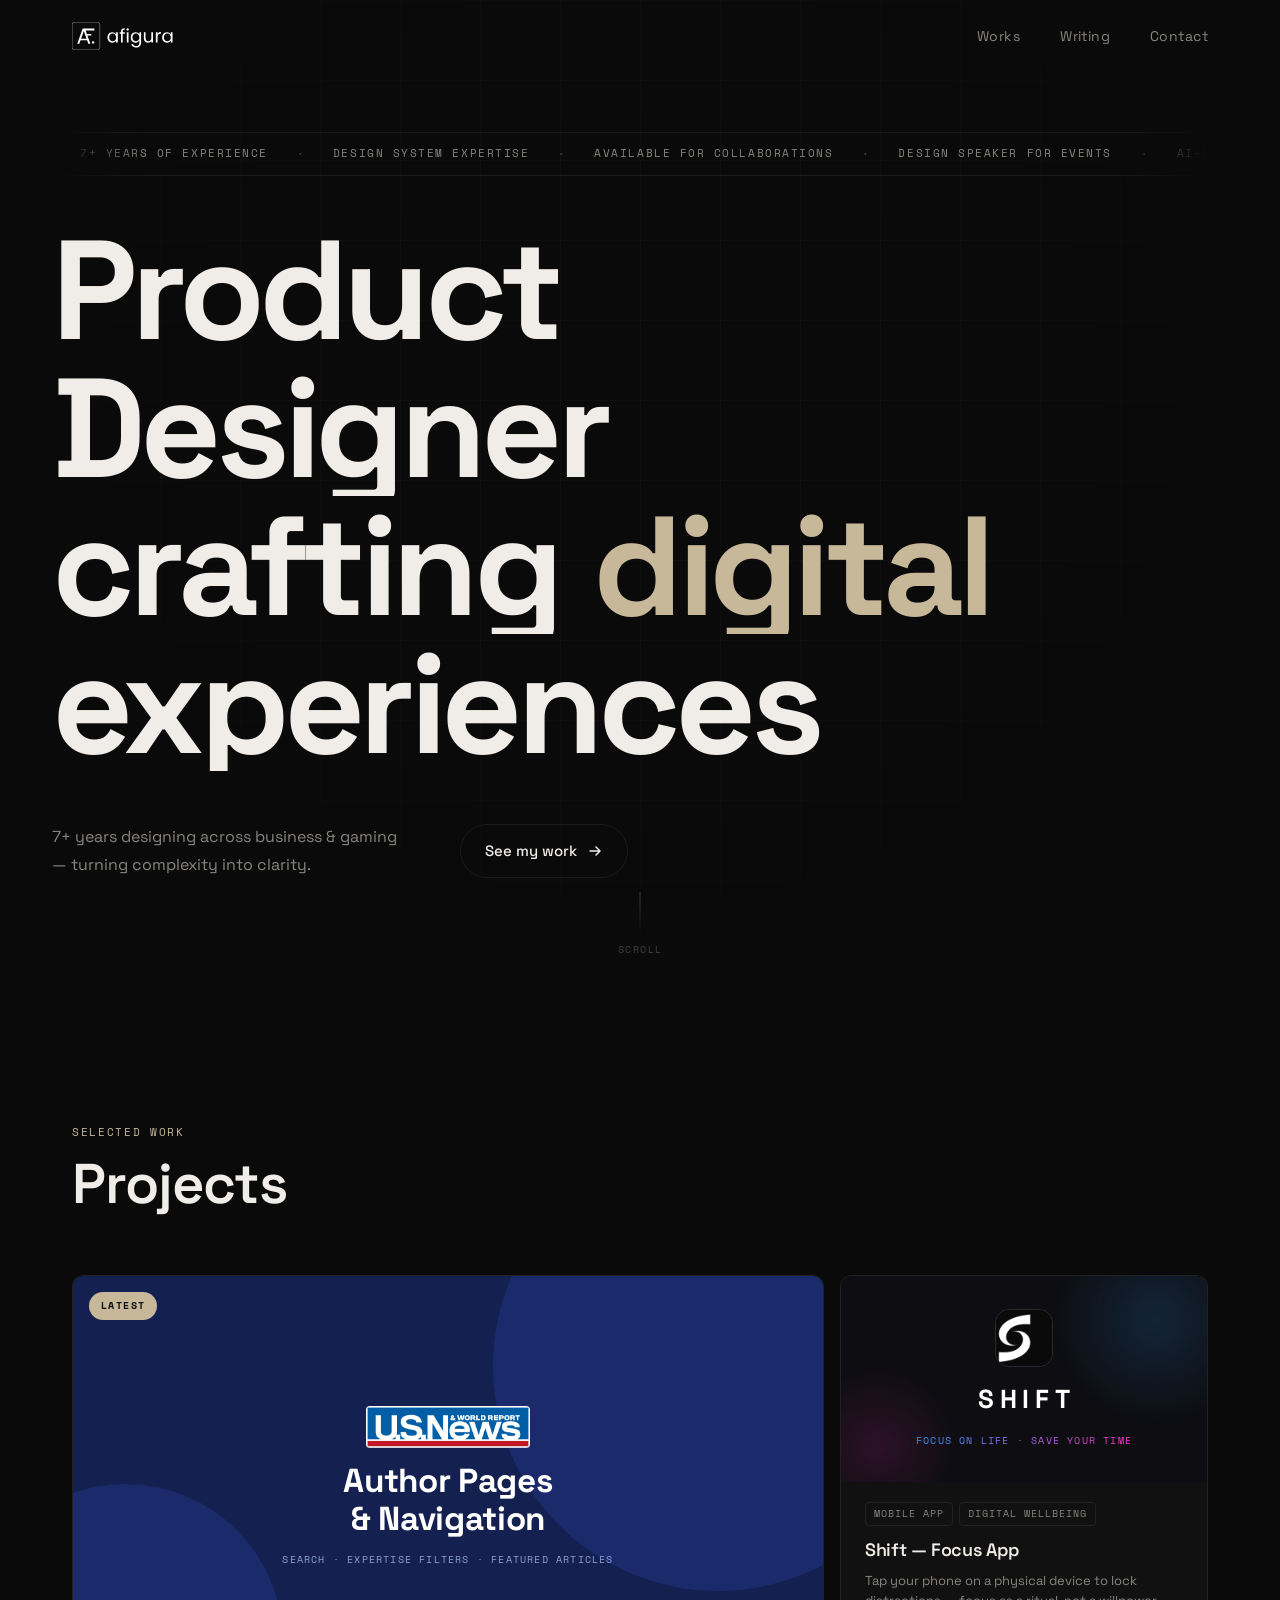
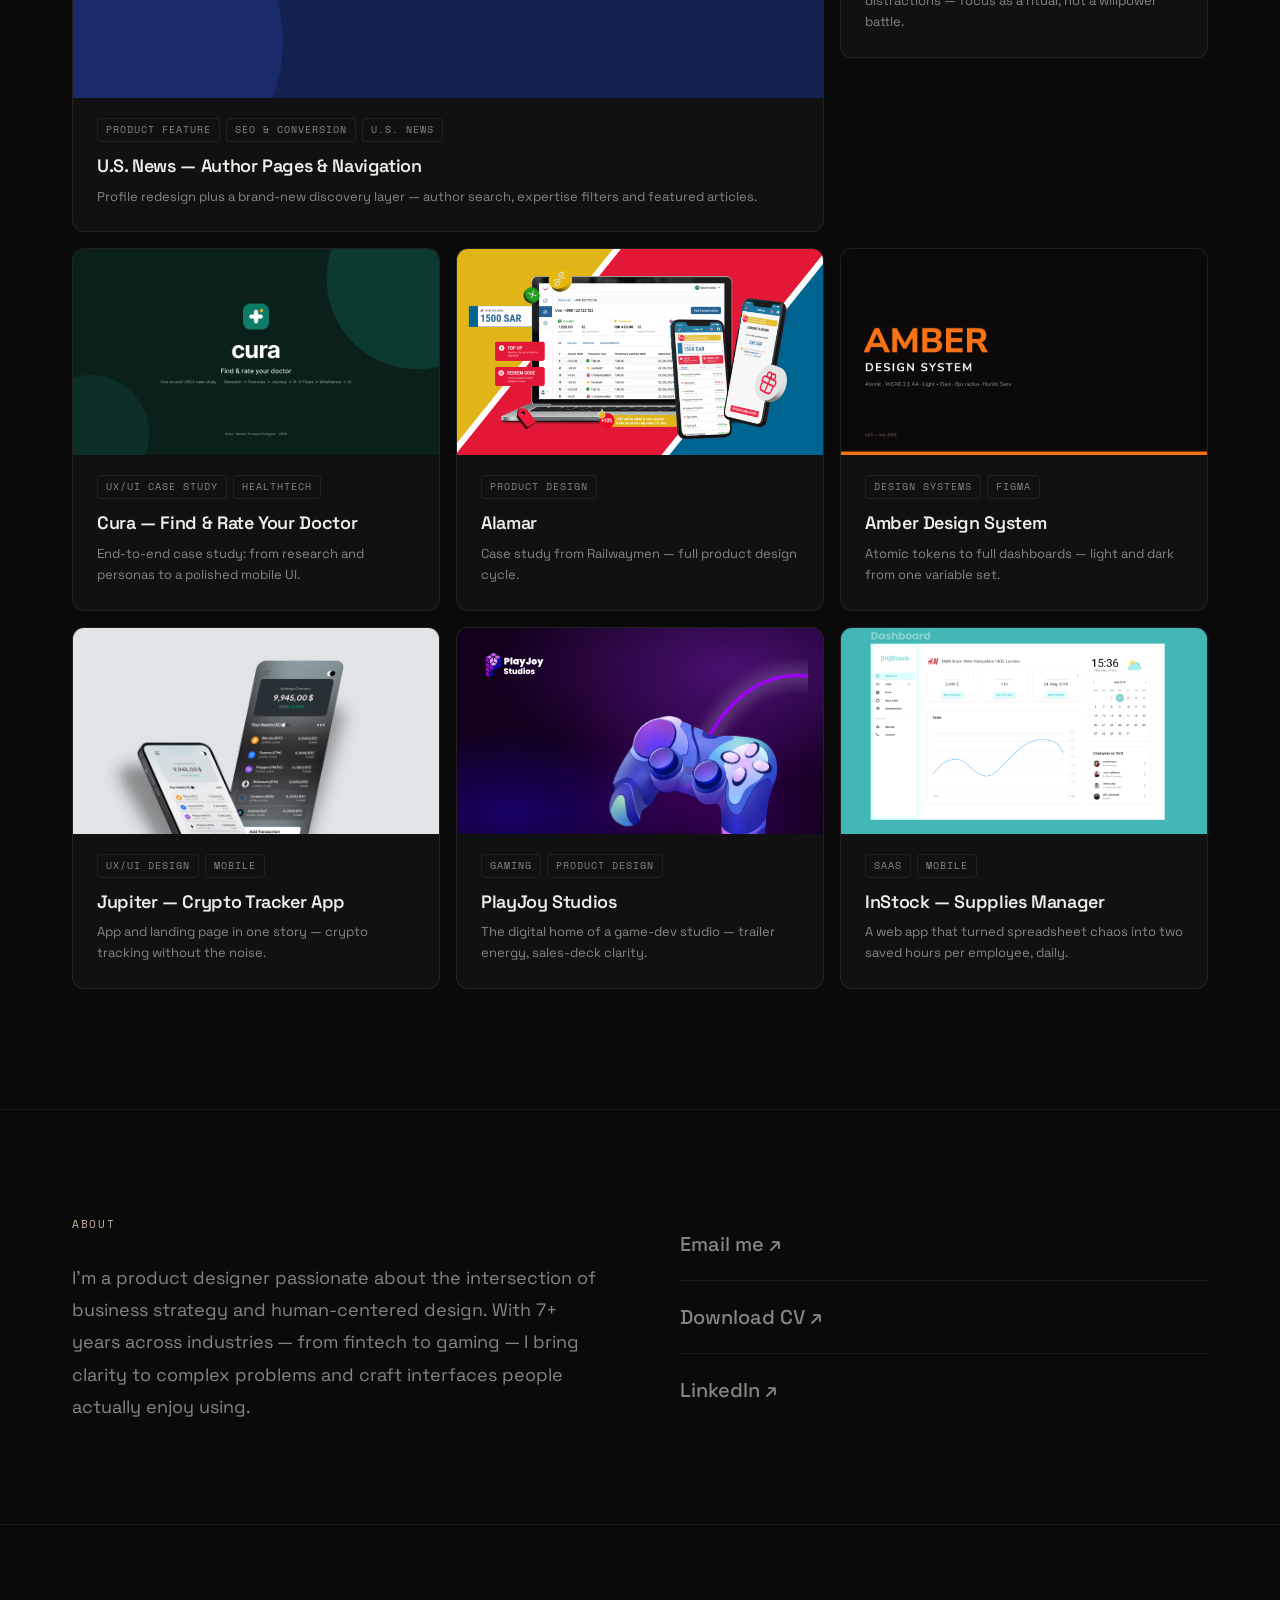
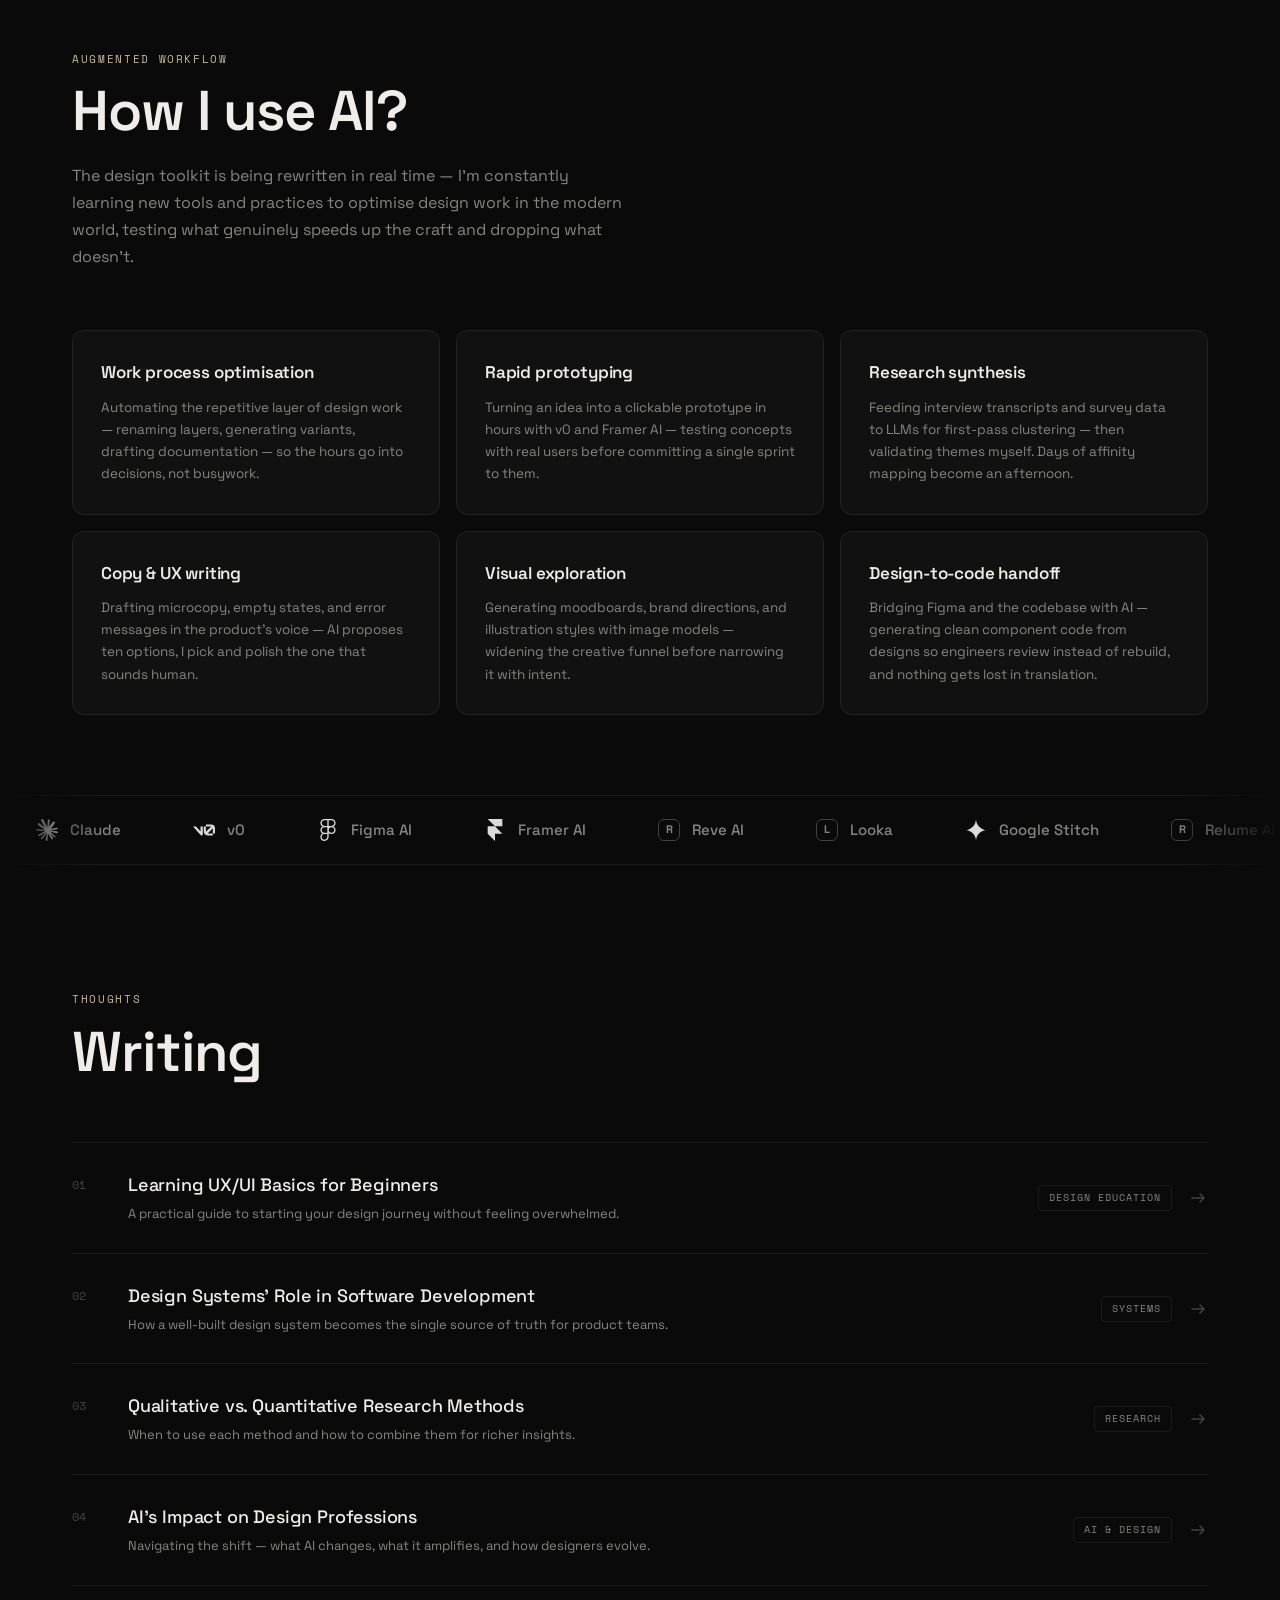
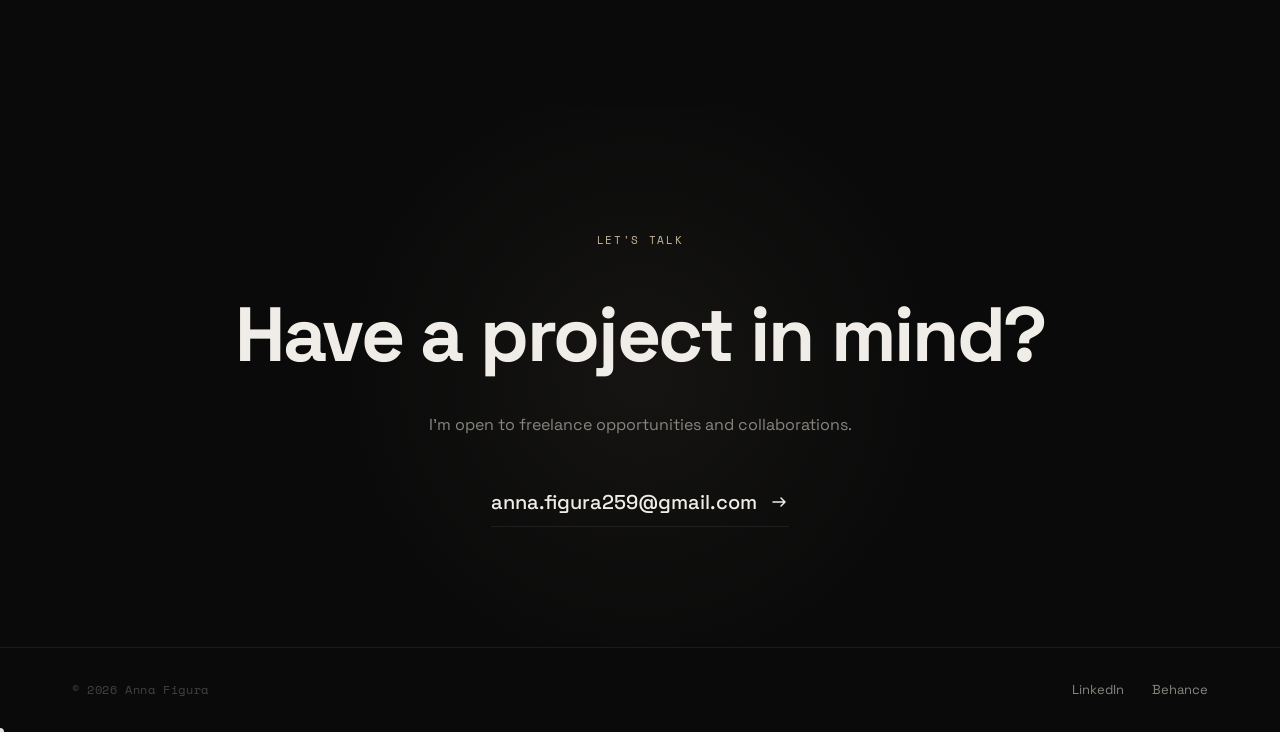
==== commit 5f464059: "add: new project" ====
--- a/index.html
+++ b/index.html
@@ -12,7 +12,7 @@
   <link rel="preconnect" href="https://fonts.googleapis.com" />
   <link rel="preconnect" href="https://fonts.gstatic.com" crossorigin />
   <link href="https://fonts.googleapis.com/css2?family=Space+Grotesk:wght@300;400;500;600;700&family=Space+Mono:ital@0;1&display=swap" rel="stylesheet" />
-  <link rel="stylesheet" href="style.css?v=5" />
+  <link rel="stylesheet" href="style.css?v=7" />
 </head>
 <body>
 
@@ -135,6 +135,33 @@
         </article>
 
         <article class="work-card reveal-card" data-index="1">
+          <a href="shift.html" class="work-card__link">
+            <div class="work-card__image">
+              <div class="work-card__shift" role="img" aria-label="Shift — Focus App case study cover">
+                <span class="work-card__shift-blob work-card__shift-blob--tr"></span>
+                <span class="work-card__shift-blob work-card__shift-blob--bl"></span>
+                <div class="work-card__shift-center">
+                  <img src="assets/shift-logo.png" alt="" class="work-card__shift-logo" />
+                  <span class="work-card__shift-word">SHIFT</span>
+                  <span class="work-card__shift-tag">Focus on life · Save your time</span>
+                </div>
+              </div>
+              <div class="work-card__overlay">
+                <svg width="24" height="24" viewBox="0 0 24 24" fill="none"><path d="M7 17L17 7M17 7H7M17 7v10" stroke="currentColor" stroke-width="1.5" stroke-linecap="round" stroke-linejoin="round"/></svg>
+              </div>
+            </div>
+            <div class="work-card__info">
+              <div class="work-card__meta">
+                <span class="work-card__tag">Mobile App</span>
+                <span class="work-card__tag">Digital Wellbeing</span>
+              </div>
+              <h3 class="work-card__title">Shift — Focus App</h3>
+              <p class="work-card__desc">Tap your phone on a physical device to lock distractions — focus as a ritual, not a willpower battle.</p>
+            </div>
+          </a>
+        </article>
+
+        <article class="work-card reveal-card" data-index="2">
           <a href="cura.html" class="work-card__link">
             <div class="work-card__image">
               <img src="assets/cura-cover.png" alt="Cura — Find & rate your doctor, case study cover" class="work-card__img" />
@@ -153,7 +180,7 @@
           </a>
         </article>
 
-        <article class="work-card reveal-card" data-index="2">
+        <article class="work-card reveal-card" data-index="3">
           <a href="https://railwaymen.org/case-studies/alamar" target="_blank" rel="noopener" class="work-card__link">
             <div class="work-card__image">
               <img src="assets/alamar-cover.jpg" alt="Alamar Foods — e-wallet system on desktop and mobile" class="work-card__img" />
@@ -171,7 +198,7 @@
           </a>
         </article>
 
-        <article class="work-card reveal-card" data-index="3">
+        <article class="work-card reveal-card" data-index="4">
           <a href="amber.html" class="work-card__link">
             <div class="work-card__image">
               <img src="assets/amber-cover.png" alt="Amber Design System — bold orange wordmark on near-black cover" class="work-card__img" />
@@ -190,7 +217,7 @@
           </a>
         </article>
 
-        <article class="work-card work-card--wide reveal-card" data-index="4">
+        <article class="work-card reveal-card" data-index="5">
           <a href="jupiter.html" class="work-card__link">
             <div class="work-card__image">
               <img src="assets/jupiter-tile.png" alt="Jupiter crypto tracker — holdings overview on two phones, light and dark mode" class="work-card__img" />
@@ -209,7 +236,7 @@
           </a>
         </article>
 
-        <article class="work-card reveal-card" data-index="5">
+        <article class="work-card reveal-card" data-index="6">
           <a href="playjoy.html" class="work-card__link">
             <div class="work-card__image">
               <div class="work-card__playjoy">
@@ -231,7 +258,7 @@
           </a>
         </article>
 
-        <article class="work-card reveal-card" data-index="6">
+        <article class="work-card reveal-card" data-index="7">
           <a href="instock.html" class="work-card__link">
             <div class="work-card__image">
               <img src="assets/instock-dashboard.png" alt="InStock supplies manager — teal dashboard with sales, calendar and shift roster" class="work-card__img" />
--- a/style.css
+++ b/style.css
@@ -401,7 +401,8 @@
 .work-card[data-index="3"] { transition-delay: 0s; }
 .work-card[data-index="4"] { transition-delay: 0.1s; }
 .work-card[data-index="5"] { transition-delay: 0.1s; }
-.work-card[data-index="6"] { transition-delay: 0.2s; }
+.work-card[data-index="6"] { transition-delay: 0.1s; }
+.work-card[data-index="7"] { transition-delay: 0.2s; }
 
 .work-card__link {
   display: block;
@@ -508,6 +509,66 @@
   letter-spacing: 0.12em;
   text-transform: uppercase;
   color: #8ea2d8;
+}
+
+/* Shift tile artwork */
+.work-card__shift {
+  position: relative;
+  width: 100%; height: 100%;
+  background: #0e0e12;
+  overflow: hidden;
+  display: flex;
+  align-items: center;
+  justify-content: center;
+  transition: transform 0.6s cubic-bezier(0.16,1,0.3,1);
+}
+.work-card__link:hover .work-card__shift { transform: scale(1.04); }
+.work-card__shift-blob {
+  position: absolute;
+  border-radius: 50%;
+  filter: blur(2px);
+}
+.work-card__shift-blob--tr {
+  width: 58%; padding-top: 58%;
+  top: -30%; right: -15%;
+  background: radial-gradient(circle, rgba(46, 155, 255, 0.16), transparent 70%);
+}
+.work-card__shift-blob--bl {
+  width: 44%; padding-top: 44%;
+  bottom: -22%; left: -12%;
+  background: radial-gradient(circle, rgba(255, 46, 196, 0.13), transparent 70%);
+}
+.work-card__shift-center {
+  position: relative;
+  display: flex;
+  flex-direction: column;
+  align-items: center;
+  gap: 12px;
+  text-align: center;
+  padding: 0 24px;
+}
+.work-card__shift-logo {
+  width: 58px; height: 58px;
+  border-radius: 14px;
+  border: 1px solid rgba(255,255,255,0.12);
+}
+.work-card__shift-word {
+  font-family: var(--font);
+  font-size: 26px;
+  font-weight: 700;
+  letter-spacing: 0.22em;
+  text-indent: 0.22em;
+  color: #ffffff;
+}
+.work-card__shift-tag {
+  font-family: var(--font-mono);
+  font-size: 10px;
+  letter-spacing: 0.12em;
+  text-transform: uppercase;
+  background: linear-gradient(90deg, #2e9bff, #ff2ec4);
+  -webkit-background-clip: text;
+  background-clip: text;
+  color: transparent;
 }
 
 /* Latest badge */
